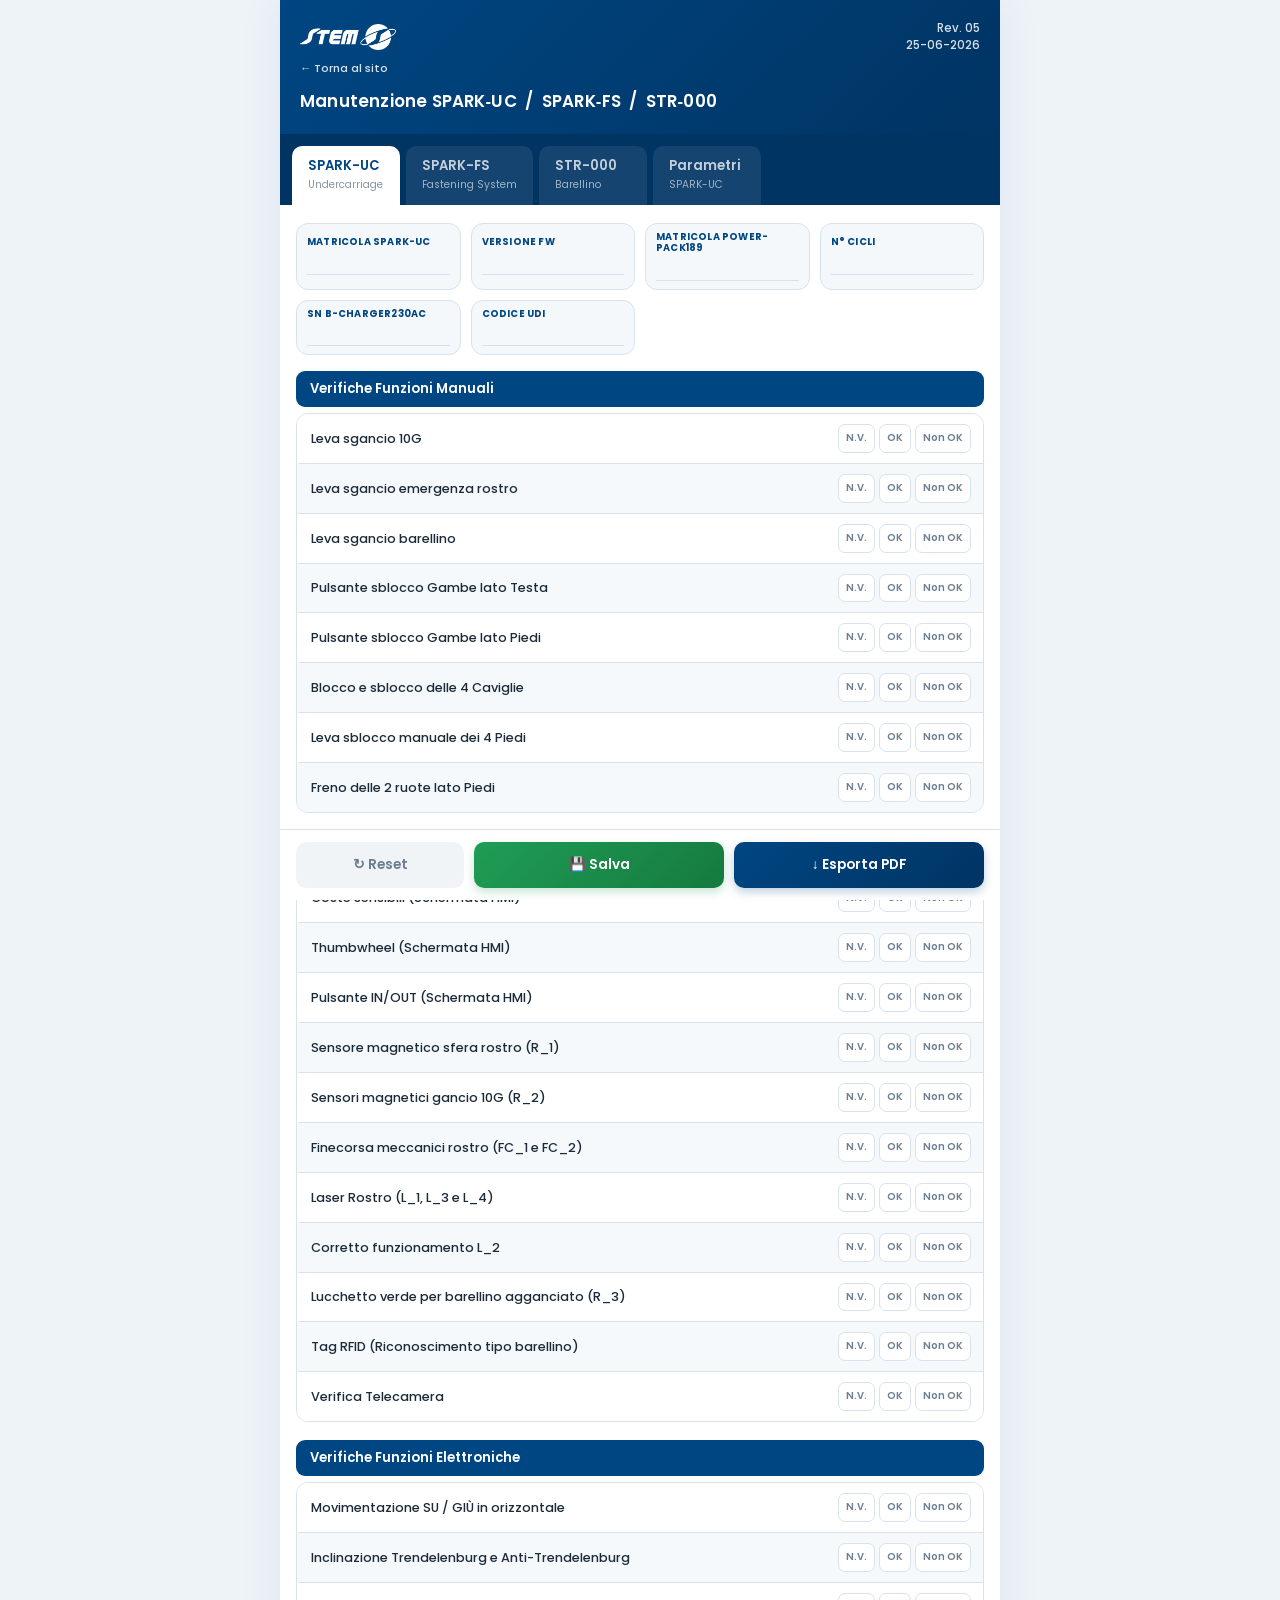
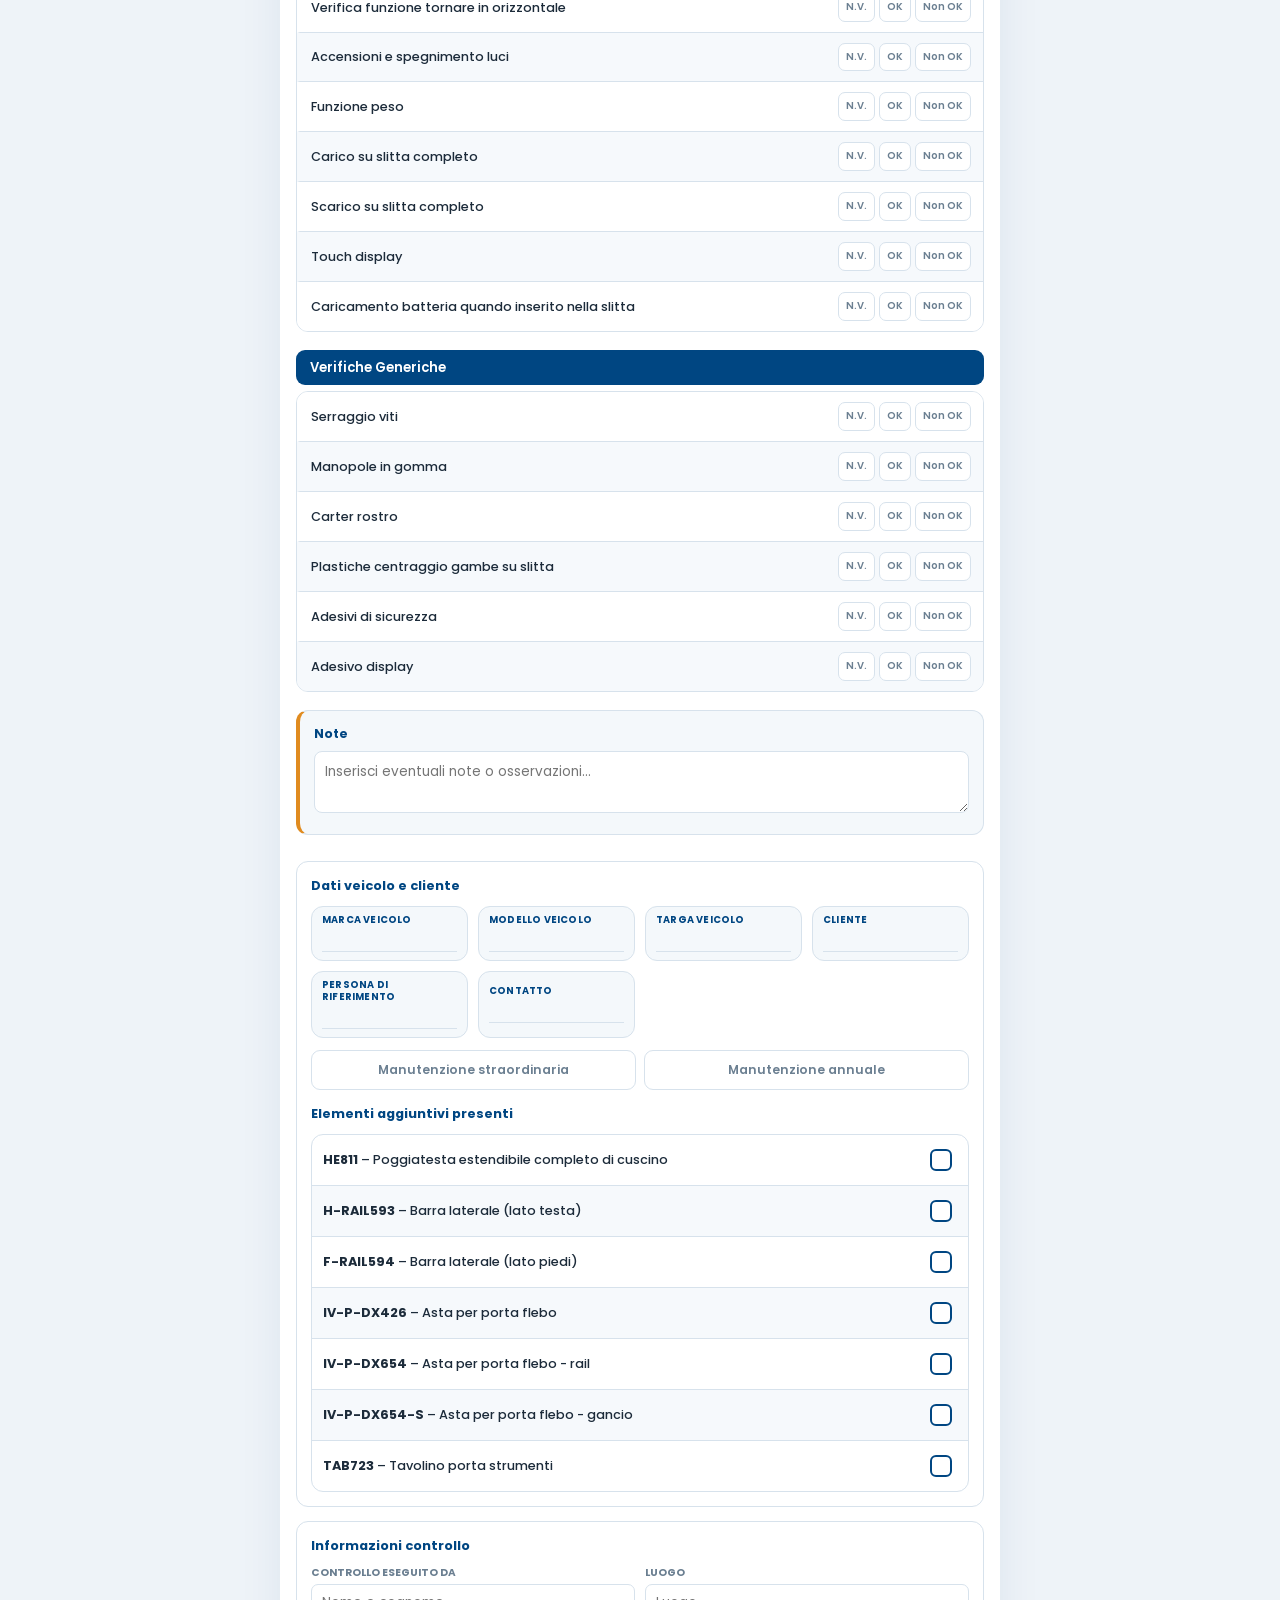
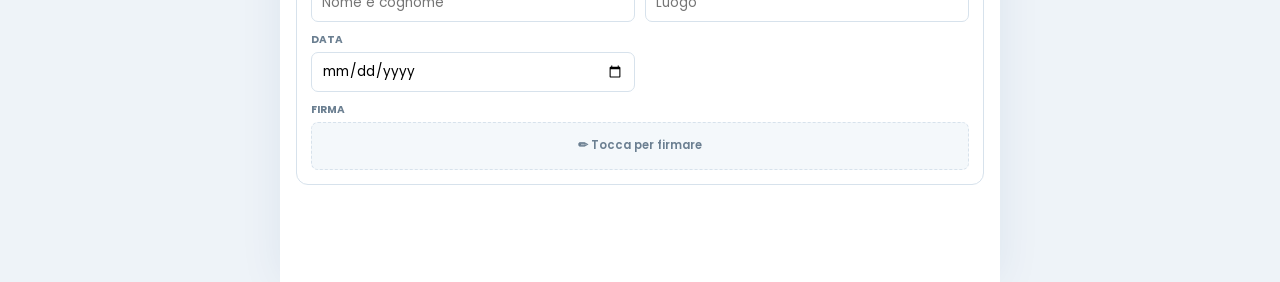
==== manutenzione-form.html @ 8f74ba34 "Add files via upload" ====
<!DOCTYPE html>
<html lang="it">
<head>
<meta charset="UTF-8">
<meta name="viewport" content="width=device-width, initial-scale=1.0, maximum-scale=1.0">
<title>Checklist Manutenzione SPARK</title>
<style>
  @import url('https://fonts.googleapis.com/css2?family=Poppins:wght@400;500;600;700&display=swap');

  :root {
    --primary: #004682;
    --primary-dark: #003463;
    --primary-light: #e7eff7;
    --primary-lighter: #f4f8fb;
    --border: #d7e2ec;
    --ok: #1e9e5a;
    --ok-bg: #e7f7ef;
    --nok: #d64545;
    --nok-bg: #fceaea;
    --nv: #909fac;
    --nv-bg: #eef1f4;
    --text: #1c2b3a;
    --text-mute: #6b7f91;
    --radius: 12px;
  }

  * { box-sizing: border-box; -webkit-tap-highlight-color: transparent; }

  html, body {
    margin: 0; padding: 0;
    font-family: 'Poppins', 'Segoe UI', Arial, sans-serif;
    background: #eef3f8;
    color: var(--text);
    line-height: 1.5;
    -webkit-font-smoothing: antialiased;
  }

  .app {
    max-width: 720px;
    margin: 0 auto;
    background: #ffffff;
    min-height: 100vh;
    box-shadow: 0 0 40px rgba(0,70,130,0.08);
  }

  /* HEADER */
  header.top {
    background: linear-gradient(135deg, var(--primary) 0%, var(--primary-dark) 100%);
    color: #fff;
    padding: 20px 20px 18px;
    position: sticky;
    top: 0;
    z-index: 30;
  }
  header.top .top-row {
    display: flex;
    align-items: center;
    justify-content: space-between;
    gap: 12px;
  }
  header.top .brand {
    display: flex;
    align-items: center;
    gap: 10px;
  }
  header.top .brand img {
    height: 26px;
    filter: brightness(0) invert(1);
  }
  header.top h1 {
    font-size: 1.05rem;
    font-weight: 600;
    margin: 10px 0 2px;
    letter-spacing: 0.2px;
  }
  header.top .rev {
    font-size: 0.72rem;
    opacity: 0.85;
    font-weight: 500;
  }
  header.top .back-to-site {
    display: inline-block;
    color: rgba(255,255,255,0.85);
    font-size: 0.7rem;
    font-weight: 500;
    text-decoration: none;
    margin-top: 2px;
  }
  header.top .back-to-site:hover { color: #fff; text-decoration: underline; }

  /* TABS */
  nav.tabs {
    display: flex;
    gap: 6px;
    overflow-x: auto;
    padding: 12px 12px 0;
    background: var(--primary-dark);
    scrollbar-width: none;
  }
  nav.tabs::-webkit-scrollbar { display: none; }
  .product-tab {
    flex: 0 0 auto;
    background: rgba(255,255,255,0.08);
    border: none;
    color: rgba(255,255,255,0.75);
    padding: 10px 16px 12px;
    border-radius: 10px 10px 0 0;
    font-family: inherit;
    cursor: pointer;
    display: flex;
    flex-direction: column;
    align-items: flex-start;
    min-width: 108px;
    transition: background .2s ease, color .2s ease;
  }
  .product-tab .tab-name { font-size: 0.82rem; font-weight: 600; }
  .product-tab .tab-desc { font-size: 0.65rem; opacity: 0.8; margin-top: 1px; }
  .product-tab.active {
    background: #fff;
    color: var(--primary);
  }
  .product-tab.active .tab-desc { color: var(--text-mute); }

  /* MAIN */
  main { padding: 18px 16px 8px; }
  .tab-wrapper { display: none; }
  .tab-wrapper.active { display: block; }
  .print-product-title { display: none; }

  .info-grid {
    display: grid;
    grid-template-columns: repeat(auto-fit, minmax(140px, 1fr));
    gap: 10px;
    margin-bottom: 16px;
    align-items: stretch;
  }
  .info-field {
    background: var(--primary-lighter);
    border: 1px solid var(--border);
    border-radius: var(--radius);
    padding: 7px 10px 8px;
    display: flex;
    flex-direction: column;
    gap: 2px;
    justify-content: center;
  }
  .info-field label {
    font-size: 0.6rem;
    font-weight: 700;
    text-transform: uppercase;
    letter-spacing: 0.2px;
    color: var(--primary);
    white-space: normal;
    line-height: 1.2;
  }
  .info-field input {
    width: 100%;
    border: none;
    border-bottom: 1px solid var(--border);
    background: transparent;
    font-size: 0.88rem;
    font-family: inherit;
    color: var(--text);
    outline: none;
    padding: 2px 0 1px;
  }
  .info-field:focus-within { border-color: var(--primary); }
  input[type="number"]::-webkit-outer-spin-button,
  input[type="number"]::-webkit-inner-spin-button { -webkit-appearance: none; margin: 0; }
  input[type="number"] { -moz-appearance: textfield; }

  /* SECTIONS */
  .section { margin-bottom: 18px; }
  .section-title {
    background: var(--primary);
    color: #fff;
    padding: 8px 8px 8px 14px;
    font-size: 0.82rem;
    font-weight: 600;
    border-radius: 9px;
    margin-bottom: 6px;
  }

  .item-list {
    display: flex;
    flex-direction: column;
    background: #fff;
    border: 1px solid var(--border);
    border-radius: var(--radius);
    overflow: hidden;
  }
  .check-item {
    background: #fff;
    border-bottom: 1px solid var(--border);
    border-left: 3px solid transparent;
    padding: 10px 12px 10px 11px;
    display: flex;
    align-items: center;
    justify-content: space-between;
    gap: 8px;
    transition: border-color .15s ease, background .15s ease;
  }
  .item-list .check-item:nth-child(even) { background: #f6f9fc; }
  .item-list .check-item:last-child { border-bottom: none; }
  .check-item.state-ok { background: var(--ok-bg) !important; border-left-color: var(--ok); }
  .check-item.state-nok { background: var(--nok-bg) !important; border-left-color: var(--nok); }
  .check-item.state-nv { border-left-color: transparent; }

  .item-desc {
    font-size: 0.8rem;
    font-weight: 500;
    color: var(--text);
    flex: 1;
    min-width: 0;
  }

  .option-group {
    display: flex;
    gap: 4px;
    flex-shrink: 0;
  }
  .option {
    text-align: center;
    padding: 6px 7px;
    border-radius: 7px;
    border: 1.5px solid var(--border);
    background: #fff;
    font-size: 0.62rem;
    font-weight: 600;
    color: var(--text-mute);
    cursor: pointer;
    user-select: none;
    white-space: nowrap;
    transition: all .15s ease;
  }
  .option input { display: none; }
  .option.opt-ok.selected { background: var(--ok); border-color: var(--ok); color: #fff; }
  .option.opt-nok.selected { background: var(--nok); border-color: var(--nok); color: #fff; }
  .option.opt-nv.selected { background: var(--nv); border-color: var(--nv); color: #fff; }
  .option:active { transform: scale(0.96); }

  /* NOTES */
  .notes-section {
    background: var(--primary-lighter);
    border: 1px solid var(--border);
    border-left: 4px solid #e08b1f;
    border-radius: var(--radius);
    padding: 14px;
    margin: 4px 0 18px;
  }
  .notes-section label {
    display: block;
    font-size: 0.78rem;
    font-weight: 700;
    color: var(--primary);
    margin-bottom: 8px;
  }
  .notes-section textarea {
    width: 100%;
    min-height: 60px;
    border: 1px solid var(--border);
    border-radius: 8px;
    padding: 10px;
    font-family: inherit;
    font-size: 0.85rem;
    resize: vertical;
    outline: none;
  }
  .notes-section textarea:focus { border-color: var(--primary); }

  /* SIGNATURE */
  .signature-block {
    background: #fff;
    border: 1px solid var(--border);
    border-radius: var(--radius);
    padding: 14px;
    margin: 4px 16px 18px;
  }
  .signature-block-title {
    font-size: 0.8rem;
    font-weight: 700;
    color: var(--primary);
    margin-bottom: 10px;
  }
  .signature-grid {
    display: grid;
    grid-template-columns: 1fr 1fr;
    gap: 10px;
  }
  .sig-firma { grid-column: 1 / -1; }
  .sig-field label {
    display: block;
    font-size: 0.65rem;
    font-weight: 700;
    text-transform: uppercase;
    color: var(--text-mute);
    margin-bottom: 4px;
  }
  .sig-field input {
    width: 100%;
    border: 1px solid var(--border);
    border-radius: 7px;
    padding: 8px 10px;
    font-family: inherit;
    font-size: 0.85rem;
    outline: none;
  }
  .sig-field input:focus { border-color: var(--primary); }

  .firma-btn {
    display: flex;
    align-items: center;
    justify-content: center;
    width: 100%;
    border: 1.5px dashed var(--border);
    border-radius: 7px;
    height: 48px;
    background: var(--primary-lighter);
    cursor: pointer;
    padding: 0;
    font-family: inherit;
    transition: border-color .15s ease, background .15s ease;
  }
  .firma-btn:hover { border-color: var(--primary); }
  .firma-btn-placeholder {
    font-size: 0.72rem;
    font-weight: 600;
    color: var(--text-mute);
  }
  .firma-btn.signed {
    border: 1px solid var(--ok);
    background: #fff;
    cursor: pointer;
  }
  .firma-preview {
    max-height: 42px;
    max-width: 100%;
    object-fit: contain;
  }

  /* PARAMETRI TAB */
  .param-item {
    display: flex;
    align-items: center;
    justify-content: space-between;
    gap: 10px;
    padding: 9px 12px;
    border-bottom: 1px solid var(--border);
  }
  .item-list .param-item:nth-child(even) { background: #f6f9fc; }
  .item-list .param-item:last-child { border-bottom: none; }
  .param-info { flex: 1; min-width: 0; }
  .param-code {
    font-size: 0.78rem;
    font-weight: 700;
    color: var(--text);
    letter-spacing: 0.2px;
  }
  .param-desc {
    font-size: 0.68rem;
    color: var(--text-mute);
    margin-top: 1px;
  }
  .param-values {
    display: flex;
    gap: 6px;
    flex-shrink: 0;
  }
  .param-field {
    display: flex;
    flex-direction: column;
    align-items: center;
    gap: 2px;
  }
  .param-field label {
    font-size: 0.55rem;
    font-weight: 700;
    text-transform: uppercase;
    color: var(--text-mute);
  }
  .param-field input {
    width: 64px;
    text-align: center;
    border: 1.5px solid var(--border);
    border-radius: 7px;
    padding: 6px 4px;
    font-family: inherit;
    font-size: 0.78rem;
    color: var(--text);
    outline: none;
  }
  .param-field input:focus { border-color: var(--primary); }

  /* EXTRA BLOCK (vehicle/client + additional elements) */
  .extra-block {
    background: #fff;
    border: 1px solid var(--border);
    border-radius: var(--radius);
    padding: 14px;
    margin: 0 16px 14px;
  }
  .extra-block-title {
    font-size: 0.8rem;
    font-weight: 700;
    color: var(--primary);
    margin-bottom: 10px;
  }
  .extra-block-title-sub { margin-top: 14px; }
  .extra-block .info-grid { margin-bottom: 12px; }
  .extra-block .info-grid:last-child { margin-bottom: 0; }

  .toggle-pill-group {
    display: flex;
    gap: 8px;
    flex-wrap: wrap;
  }
  .toggle-pill {
    flex: 1;
    min-width: 150px;
    text-align: center;
    padding: 10px 8px;
    border-radius: 9px;
    border: 1.5px solid var(--border);
    background: #fff;
    font-size: 0.76rem;
    font-weight: 600;
    color: var(--text-mute);
    cursor: pointer;
    user-select: none;
    transition: all .15s ease;
  }
  .toggle-pill input { display: none; }
  .toggle-pill.selected { background: var(--primary); border-color: var(--primary); color: #fff; }

  .simple-check-item {
    display: flex;
    align-items: center;
    justify-content: space-between;
    gap: 10px;
    padding: 10px 12px 10px 11px;
    border-bottom: 1px solid var(--border);
  }
  .item-list .simple-check-item:nth-child(even) { background: #f6f9fc; }
  .item-list .simple-check-item:last-child { border-bottom: none; }
  .simple-check-item .item-desc { margin-bottom: 0; flex: 1; }
  .simple-check {
    flex-shrink: 0;
    display: flex;
    align-items: center;
    cursor: pointer;
    padding: 4px;
  }
  .simple-check input { display: none; }
  .simple-check .box {
    width: 22px;
    height: 22px;
    border: 2px solid var(--primary);
    border-radius: 6px;
    background: #fff;
    display: block;
    position: relative;
    transition: all .15s ease;
  }
  .simple-check input:checked + .box { background: var(--ok); border-color: var(--ok); }
  .simple-check input:checked + .box::after {
    content: '';
    position: absolute;
    left: 6px; top: 2px;
    width: 6px; height: 11px;
    border: solid #fff;
    border-width: 0 2.5px 2.5px 0;
    transform: rotate(45deg);
  }

  /* FIRMA MODAL */
  .firma-modal-overlay {
    display: none;
    position: fixed;
    inset: 0;
    background: rgba(15, 30, 45, 0.55);
    z-index: 100;
    align-items: center;
    justify-content: center;
    padding: 20px;
  }
  .firma-modal-overlay.open { display: flex; }
  .firma-modal {
    background: #fff;
    border-radius: 16px;
    padding: 16px;
    width: 100%;
    max-width: 480px;
    box-shadow: 0 12px 40px rgba(0,0,0,0.25);
  }
  .firma-modal-title {
    font-size: 0.9rem;
    font-weight: 700;
    color: var(--primary);
    margin-bottom: 10px;
  }
  .firma-canvas-wrap {
    border: 1.5px solid var(--border);
    border-radius: 10px;
    overflow: hidden;
    background: #fff;
    touch-action: none;
  }
  .firma-canvas {
    display: block;
    width: 100%;
    height: 220px;
    touch-action: none;
    cursor: crosshair;
  }
  .firma-modal-actions {
    display: flex;
    gap: 8px;
    margin-top: 12px;
  }
  .btn-firma-action {
    flex: 1;
    border: none;
    border-radius: 9px;
    padding: 11px 8px;
    font-family: inherit;
    font-size: 0.8rem;
    font-weight: 600;
    cursor: pointer;
  }
  .btn-firma-cancel { background: #f1f4f7; color: var(--text-mute); }
  .btn-firma-clear { background: var(--nv-bg); color: #7a5a10; }
  .btn-firma-confirm { background: var(--primary); color: #fff; }

  /* ACTION BAR */
  .action-bar {
    position: sticky;
    bottom: 0;
    background: #fff;
    border-top: 1px solid var(--border);
    padding: 12px 16px calc(12px + env(safe-area-inset-bottom));
    display: flex;
    flex-wrap: wrap;
    gap: 10px;
    z-index: 30;
  }
  .btn {
    flex: 1 1 90px;
    border: none;
    border-radius: 10px;
    padding: 13px 10px;
    font-family: inherit;
    font-size: 0.85rem;
    font-weight: 600;
    cursor: pointer;
    display: flex;
    align-items: center;
    justify-content: center;
    gap: 6px;
    transition: transform .15s ease, box-shadow .15s ease;
  }
  .btn:active { transform: scale(0.97); }
  .btn-pdf {
    background: linear-gradient(135deg, var(--primary), var(--primary-dark));
    color: #fff;
    flex: 1.4 1 140px;
    box-shadow: 0 4px 10px rgba(0,70,130,0.25);
  }
  .btn-salva {
    background: linear-gradient(135deg, #1f9d55, #157a3f);
    color: #fff;
    flex: 1.4 1 140px;
    box-shadow: 0 4px 10px rgba(31,157,85,0.25);
  }
  .btn-salva:disabled { opacity: 0.65; cursor: wait; }
  .btn-reset {
    background: #f1f4f7;
    color: var(--text-mute);
    flex: 1 1 90px;
  }

  .save-note {
    text-align: center;
    font-size: 0.68rem;
    color: var(--text-mute);
    padding: 6px 0 2px;
  }
  .save-error {
    display: none;
    text-align: center;
    font-size: 0.72rem;
    font-weight: 600;
    color: #c0392b;
    background: #fdecea;
    border: 1px solid #f3c3bd;
    border-radius: 8px;
    padding: 8px 12px;
    margin: 0 16px 8px;
  }

  /* PRINT / PDF EXPORT */
  @media print {
    @page { size: A4; margin: 6mm 8mm; }
    header.top { position: static; padding: 0 0 4px; background: none !important; color: var(--primary) !important; border-bottom: 2px solid var(--primary); border-radius: 0; }
    header.top .brand img { filter: none; height: 18px; }
    header.top h1 { font-size: 0.76rem; margin: 2px 0 0; color: var(--primary); }
    header.top .rev { color: var(--primary); font-size: 0.56rem; }
    header.top .back-to-site { display: none !important; }
    nav.tabs { display: none !important; }
    .action-bar { display: none !important; }
    .save-note { display: none !important; }
    .tab-wrapper { display: block !important; margin-top: 3px; }
    .print-product-title {
      display: block !important;
      color: var(--primary);
      font-size: 0.8rem;
      font-weight: 700;
      border-top: 1.5px solid var(--primary);
      padding-top: 3px;
      margin-bottom: 2px;
    }
    .app { box-shadow: none; max-width: 100%; }
    body { background: #fff; }
    main { padding: 2px 0 0; }

    .info-grid { grid-template-columns: repeat(4, 1fr); gap: 4px; margin-bottom: 3px; }
    .info-field { padding: 3px 8px; border-radius: 4px; gap: 1px; }
    .info-field label { font-size: 0.48rem; }
    .info-field input { font-size: 0.6rem; padding: 0; }

    .section { margin-bottom: 2px; }
    .section-title { padding: 2.5px 6px 2.5px 8px; font-size: 0.6rem; border-radius: 4px; margin-bottom: 2px; break-after: avoid; break-inside: avoid; }

    .item-list { border-radius: 4px; }
    .check-item { padding: 1.5px 6px 1.5px 8px; gap: 6px; break-inside: avoid; }
    .item-desc { font-size: 0.63rem; line-height: 1.15; }
    .option-group { gap: 3px; }
    .option { padding: 2px 5px; font-size: 0.53rem; border-radius: 4px; min-width: 34px; }

    .notes-section { padding: 4px 8px; margin: 2px 0 3px; break-inside: avoid; }
    .notes-section label { font-size: 0.58rem; margin-bottom: 2px; }
    .notes-section textarea { min-height: 22px; font-size: 0.58rem; padding: 3px; }
    .notes-section.print-hide { display: none !important; }

    .signature-block { padding: 4px 8px; margin: 2px 0 0; break-inside: avoid; }
    .signature-block-title { font-size: 0.62rem; margin-bottom: 2px; }
    .signature-grid { grid-template-columns: 1.1fr 1fr 0.8fr 1.3fr; gap: 8px; align-items: end; }
    .sig-firma { grid-column: auto; }
    .sig-field label { font-size: 0.48rem; margin-bottom: 1px; }
    .sig-field input { font-size: 0.6rem; padding: 2px 5px; }
    .firma-btn { height: 16px; border-radius: 4px; }
    .firma-btn-placeholder { font-size: 0.5rem; }
    .firma-preview { max-height: 15px; }
    .firma-modal-overlay { display: none !important; }

    .extra-block { margin: 0 0 3px; padding: 4px 8px; break-inside: avoid; }
    .extra-block-title { font-size: 0.62rem; margin-bottom: 2px; }
    .extra-block-title-sub { margin-top: 4px; }
    .extra-block .info-grid { margin-bottom: 2px; }
    .toggle-pill-group { gap: 4px; }
    .toggle-pill { padding: 2px 6px; font-size: 0.56rem; border-radius: 4px; min-width: 0; }
    .extra-elements-list { column-count: 2; column-gap: 18px; }
    .extra-elements-list.item-list { display: block; }
    .simple-check-item { padding: 1.5px 6px 1.5px 8px; break-inside: avoid; }
    .simple-check-item .item-desc { font-size: 0.6rem; }
    .simple-check .box { width: 11px; height: 11px; border-width: 1.3px; border-radius: 3px; }
    .simple-check input:checked + .box::after { left: 3px; top: 1px; width: 3px; height: 5.5px; border-width: 0 1.3px 1.3px 0; }

    .param-item { padding: 2px 6px 2px 8px; gap: 6px; break-inside: avoid; }
    .param-code { font-size: 0.6rem; }
    .param-desc { font-size: 0.52rem; }
    .param-field label { font-size: 0.42rem; }
    .param-field input { width: 38px; font-size: 0.55rem; padding: 1px 2px; }
  }

  @media (max-width: 380px) {
    .signature-grid { grid-template-columns: 1fr; }
    .check-item { flex-wrap: wrap; }
    .option-group { width: 100%; justify-content: stretch; }
    .option { flex: 1; font-size: 0.6rem; padding: 6px 3px; }
  }
</style>
</head>
<body>
<div class="app">

  <header class="top">
    <div class="top-row">
      <div class="brand">
        <img src="[data-uri]" alt="STEM">
      </div>
      <div class="rev" style="text-align:right">Rev. 05<br>25-06-2026</div>
    </div>
    <a href="index.html" class="back-to-site">&larr; Torna al sito</a>
    <h1>Manutenzione SPARK&#8209;UC &nbsp;/&nbsp; SPARK&#8209;FS &nbsp;/&nbsp; STR&#8209;000</h1>
  </header>

  <nav class="tabs">
    
        <button class="product-tab active" data-tab="spark-uc">
          <span class="tab-name">SPARK-UC</span>
          <span class="tab-desc">Undercarriage</span>
        </button>
        <button class="product-tab" data-tab="spark-fs">
          <span class="tab-name">SPARK-FS</span>
          <span class="tab-desc">Fastening System</span>
        </button>
        <button class="product-tab" data-tab="str-000">
          <span class="tab-name">STR-000</span>
          <span class="tab-desc">Barellino</span>
        </button>
        <button class="product-tab" data-tab="parametri-uc">
          <span class="tab-name">Parametri</span>
          <span class="tab-desc">SPARK-UC</span>
        </button>
  </nav>

  <main>
    <div class="tab-wrapper active" data-wrapper="spark-uc">
    <div class="product-content" id="tab-spark-uc">
      <div class="info-grid">
        
        <div class="info-field">
          <label for="matricola-spark-uc">Matricola SPARK-UC</label>
          <input type="text" id="matricola-spark-uc" data-store="matricola-spark-uc">
        </div>
        <div class="info-field">
          <label for="versione-fw-uc">Versione FW</label>
          <input type="text" id="versione-fw-uc" data-store="versione-fw-uc">
        </div>
        <div class="info-field">
          <label for="matricola-power-uc">Matricola Power-Pack189</label>
          <input type="text" id="matricola-power-uc" data-store="matricola-power-uc">
        </div>
        <div class="info-field">
          <label for="numero-cicli-uc">N° Cicli</label>
          <input type="text" id="numero-cicli-uc" data-store="numero-cicli-uc">
        </div>
        <div class="info-field">
          <label for="sn-charger-uc">SN B-Charger230AC</label>
          <input type="text" id="sn-charger-uc" data-store="sn-charger-uc">
        </div>
        <div class="info-field">
          <label for="udi-uc">Codice UDI</label>
          <input type="text" id="udi-uc" data-store="udi-uc">
        </div>
      </div>

      
      <div class="section">
        <div class="section-title"><span>Verifiche Funzioni Manuali</span></div>
        <div class="item-list">
          
        <div class="check-item" data-item="spark-uc-item1">
          <div class="item-desc">Leva sgancio 10G</div>
          <div class="option-group" role="radiogroup">
            <label class="option opt-nv">
              <input type="radio" name="spark-uc-item1" value="nv" checked><span>N.V.</span>
            </label>
            <label class="option opt-ok">
              <input type="radio" name="spark-uc-item1" value="ok"><span>OK</span>
            </label>
            <label class="option opt-nok">
              <input type="radio" name="spark-uc-item1" value="nok"><span>Non OK</span>
            </label>
          </div>
        </div>
        <div class="check-item" data-item="spark-uc-item2">
          <div class="item-desc">Leva sgancio emergenza rostro</div>
          <div class="option-group" role="radiogroup">
            <label class="option opt-nv">
              <input type="radio" name="spark-uc-item2" value="nv" checked><span>N.V.</span>
            </label>
            <label class="option opt-ok">
              <input type="radio" name="spark-uc-item2" value="ok"><span>OK</span>
            </label>
            <label class="option opt-nok">
              <input type="radio" name="spark-uc-item2" value="nok"><span>Non OK</span>
            </label>
          </div>
        </div>
        <div class="check-item" data-item="spark-uc-item3">
          <div class="item-desc">Leva sgancio barellino</div>
          <div class="option-group" role="radiogroup">
            <label class="option opt-nv">
              <input type="radio" name="spark-uc-item3" value="nv" checked><span>N.V.</span>
            </label>
            <label class="option opt-ok">
              <input type="radio" name="spark-uc-item3" value="ok"><span>OK</span>
            </label>
            <label class="option opt-nok">
              <input type="radio" name="spark-uc-item3" value="nok"><span>Non OK</span>
            </label>
          </div>
        </div>
        <div class="check-item" data-item="spark-uc-item4">
          <div class="item-desc">Pulsante sblocco Gambe lato Testa</div>
          <div class="option-group" role="radiogroup">
            <label class="option opt-nv">
              <input type="radio" name="spark-uc-item4" value="nv" checked><span>N.V.</span>
            </label>
            <label class="option opt-ok">
              <input type="radio" name="spark-uc-item4" value="ok"><span>OK</span>
            </label>
            <label class="option opt-nok">
              <input type="radio" name="spark-uc-item4" value="nok"><span>Non OK</span>
            </label>
          </div>
        </div>
        <div class="check-item" data-item="spark-uc-item5">
          <div class="item-desc">Pulsante sblocco Gambe lato Piedi</div>
          <div class="option-group" role="radiogroup">
            <label class="option opt-nv">
              <input type="radio" name="spark-uc-item5" value="nv" checked><span>N.V.</span>
            </label>
            <label class="option opt-ok">
              <input type="radio" name="spark-uc-item5" value="ok"><span>OK</span>
            </label>
            <label class="option opt-nok">
              <input type="radio" name="spark-uc-item5" value="nok"><span>Non OK</span>
            </label>
          </div>
        </div>
        <div class="check-item" data-item="spark-uc-item6">
          <div class="item-desc">Blocco e sblocco delle 4 Caviglie</div>
          <div class="option-group" role="radiogroup">
            <label class="option opt-nv">
              <input type="radio" name="spark-uc-item6" value="nv" checked><span>N.V.</span>
            </label>
            <label class="option opt-ok">
              <input type="radio" name="spark-uc-item6" value="ok"><span>OK</span>
            </label>
            <label class="option opt-nok">
              <input type="radio" name="spark-uc-item6" value="nok"><span>Non OK</span>
            </label>
          </div>
        </div>
        <div class="check-item" data-item="spark-uc-item7">
          <div class="item-desc">Leva sblocco manuale dei 4 Piedi</div>
          <div class="option-group" role="radiogroup">
            <label class="option opt-nv">
              <input type="radio" name="spark-uc-item7" value="nv" checked><span>N.V.</span>
            </label>
            <label class="option opt-ok">
              <input type="radio" name="spark-uc-item7" value="ok"><span>OK</span>
            </label>
            <label class="option opt-nok">
              <input type="radio" name="spark-uc-item7" value="nok"><span>Non OK</span>
            </label>
          </div>
        </div>
        <div class="check-item" data-item="spark-uc-item8">
          <div class="item-desc">Freno delle 2 ruote lato Piedi</div>
          <div class="option-group" role="radiogroup">
            <label class="option opt-nv">
              <input type="radio" name="spark-uc-item8" value="nv" checked><span>N.V.</span>
            </label>
            <label class="option opt-ok">
              <input type="radio" name="spark-uc-item8" value="ok"><span>OK</span>
            </label>
            <label class="option opt-nok">
              <input type="radio" name="spark-uc-item8" value="nok"><span>Non OK</span>
            </label>
          </div>
        </div>
        </div>
      </div>
      <div class="section">
        <div class="section-title"><span>Verifiche Segnali</span></div>
        <div class="item-list">
          
        <div class="check-item" data-item="spark-uc-item9">
          <div class="item-desc">Coste sensibili (Schermata HMI)</div>
          <div class="option-group" role="radiogroup">
            <label class="option opt-nv">
              <input type="radio" name="spark-uc-item9" value="nv" checked><span>N.V.</span>
            </label>
            <label class="option opt-ok">
              <input type="radio" name="spark-uc-item9" value="ok"><span>OK</span>
            </label>
            <label class="option opt-nok">
              <input type="radio" name="spark-uc-item9" value="nok"><span>Non OK</span>
            </label>
          </div>
        </div>
        <div class="check-item" data-item="spark-uc-item10">
          <div class="item-desc">Thumbwheel (Schermata HMI)</div>
          <div class="option-group" role="radiogroup">
            <label class="option opt-nv">
              <input type="radio" name="spark-uc-item10" value="nv" checked><span>N.V.</span>
            </label>
            <label class="option opt-ok">
              <input type="radio" name="spark-uc-item10" value="ok"><span>OK</span>
            </label>
            <label class="option opt-nok">
              <input type="radio" name="spark-uc-item10" value="nok"><span>Non OK</span>
            </label>
          </div>
        </div>
        <div class="check-item" data-item="spark-uc-item11">
          <div class="item-desc">Pulsante IN/OUT (Schermata HMI)</div>
          <div class="option-group" role="radiogroup">
            <label class="option opt-nv">
              <input type="radio" name="spark-uc-item11" value="nv" checked><span>N.V.</span>
            </label>
            <label class="option opt-ok">
              <input type="radio" name="spark-uc-item11" value="ok"><span>OK</span>
            </label>
            <label class="option opt-nok">
              <input type="radio" name="spark-uc-item11" value="nok"><span>Non OK</span>
            </label>
          </div>
        </div>
        <div class="check-item" data-item="spark-uc-item12">
          <div class="item-desc">Sensore magnetico sfera rostro (R_1)</div>
          <div class="option-group" role="radiogroup">
            <label class="option opt-nv">
              <input type="radio" name="spark-uc-item12" value="nv" checked><span>N.V.</span>
            </label>
            <label class="option opt-ok">
              <input type="radio" name="spark-uc-item12" value="ok"><span>OK</span>
            </label>
            <label class="option opt-nok">
              <input type="radio" name="spark-uc-item12" value="nok"><span>Non OK</span>
            </label>
          </div>
        </div>
        <div class="check-item" data-item="spark-uc-item13">
          <div class="item-desc">Sensori magnetici gancio 10G (R_2)</div>
          <div class="option-group" role="radiogroup">
            <label class="option opt-nv">
              <input type="radio" name="spark-uc-item13" value="nv" checked><span>N.V.</span>
            </label>
            <label class="option opt-ok">
              <input type="radio" name="spark-uc-item13" value="ok"><span>OK</span>
            </label>
            <label class="option opt-nok">
              <input type="radio" name="spark-uc-item13" value="nok"><span>Non OK</span>
            </label>
          </div>
        </div>
        <div class="check-item" data-item="spark-uc-item14">
          <div class="item-desc">Finecorsa meccanici rostro (FC_1 e FC_2)</div>
          <div class="option-group" role="radiogroup">
            <label class="option opt-nv">
              <input type="radio" name="spark-uc-item14" value="nv" checked><span>N.V.</span>
            </label>
            <label class="option opt-ok">
              <input type="radio" name="spark-uc-item14" value="ok"><span>OK</span>
            </label>
            <label class="option opt-nok">
              <input type="radio" name="spark-uc-item14" value="nok"><span>Non OK</span>
            </label>
          </div>
        </div>
        <div class="check-item" data-item="spark-uc-item15">
          <div class="item-desc">Laser Rostro (L_1, L_3 e L_4)</div>
          <div class="option-group" role="radiogroup">
            <label class="option opt-nv">
              <input type="radio" name="spark-uc-item15" value="nv" checked><span>N.V.</span>
            </label>
            <label class="option opt-ok">
              <input type="radio" name="spark-uc-item15" value="ok"><span>OK</span>
            </label>
            <label class="option opt-nok">
              <input type="radio" name="spark-uc-item15" value="nok"><span>Non OK</span>
            </label>
          </div>
        </div>
        <div class="check-item" data-item="spark-uc-item16">
          <div class="item-desc">Corretto funzionamento L_2</div>
          <div class="option-group" role="radiogroup">
            <label class="option opt-nv">
              <input type="radio" name="spark-uc-item16" value="nv" checked><span>N.V.</span>
            </label>
            <label class="option opt-ok">
              <input type="radio" name="spark-uc-item16" value="ok"><span>OK</span>
            </label>
            <label class="option opt-nok">
              <input type="radio" name="spark-uc-item16" value="nok"><span>Non OK</span>
            </label>
          </div>
        </div>
        <div class="check-item" data-item="spark-uc-item17">
          <div class="item-desc">Lucchetto verde per barellino agganciato (R_3)</div>
          <div class="option-group" role="radiogroup">
            <label class="option opt-nv">
              <input type="radio" name="spark-uc-item17" value="nv" checked><span>N.V.</span>
            </label>
            <label class="option opt-ok">
              <input type="radio" name="spark-uc-item17" value="ok"><span>OK</span>
            </label>
            <label class="option opt-nok">
              <input type="radio" name="spark-uc-item17" value="nok"><span>Non OK</span>
            </label>
          </div>
        </div>
        <div class="check-item" data-item="spark-uc-item18">
          <div class="item-desc">Tag RFID (Riconoscimento tipo barellino)</div>
          <div class="option-group" role="radiogroup">
            <label class="option opt-nv">
              <input type="radio" name="spark-uc-item18" value="nv" checked><span>N.V.</span>
            </label>
            <label class="option opt-ok">
              <input type="radio" name="spark-uc-item18" value="ok"><span>OK</span>
            </label>
            <label class="option opt-nok">
              <input type="radio" name="spark-uc-item18" value="nok"><span>Non OK</span>
            </label>
          </div>
        </div>
        <div class="check-item" data-item="spark-uc-item19">
          <div class="item-desc">Verifica Telecamera</div>
          <div class="option-group" role="radiogroup">
            <label class="option opt-nv">
              <input type="radio" name="spark-uc-item19" value="nv" checked><span>N.V.</span>
            </label>
            <label class="option opt-ok">
              <input type="radio" name="spark-uc-item19" value="ok"><span>OK</span>
            </label>
            <label class="option opt-nok">
              <input type="radio" name="spark-uc-item19" value="nok"><span>Non OK</span>
            </label>
          </div>
        </div>
        </div>
      </div>
      <div class="section">
        <div class="section-title"><span>Verifiche Funzioni Elettroniche</span></div>
        <div class="item-list">
          
        <div class="check-item" data-item="spark-uc-item20">
          <div class="item-desc">Movimentazione SU / GIÙ in orizzontale</div>
          <div class="option-group" role="radiogroup">
            <label class="option opt-nv">
              <input type="radio" name="spark-uc-item20" value="nv" checked><span>N.V.</span>
            </label>
            <label class="option opt-ok">
              <input type="radio" name="spark-uc-item20" value="ok"><span>OK</span>
            </label>
            <label class="option opt-nok">
              <input type="radio" name="spark-uc-item20" value="nok"><span>Non OK</span>
            </label>
          </div>
        </div>
        <div class="check-item" data-item="spark-uc-item21">
          <div class="item-desc">Inclinazione Trendelenburg e Anti-Trendelenburg</div>
          <div class="option-group" role="radiogroup">
            <label class="option opt-nv">
              <input type="radio" name="spark-uc-item21" value="nv" checked><span>N.V.</span>
            </label>
            <label class="option opt-ok">
              <input type="radio" name="spark-uc-item21" value="ok"><span>OK</span>
            </label>
            <label class="option opt-nok">
              <input type="radio" name="spark-uc-item21" value="nok"><span>Non OK</span>
            </label>
          </div>
        </div>
        <div class="check-item" data-item="spark-uc-item22">
          <div class="item-desc">Verifica funzione tornare in orizzontale</div>
          <div class="option-group" role="radiogroup">
            <label class="option opt-nv">
              <input type="radio" name="spark-uc-item22" value="nv" checked><span>N.V.</span>
            </label>
            <label class="option opt-ok">
              <input type="radio" name="spark-uc-item22" value="ok"><span>OK</span>
            </label>
            <label class="option opt-nok">
              <input type="radio" name="spark-uc-item22" value="nok"><span>Non OK</span>
            </label>
          </div>
        </div>
        <div class="check-item" data-item="spark-uc-item23">
          <div class="item-desc">Accensioni e spegnimento luci</div>
          <div class="option-group" role="radiogroup">
            <label class="option opt-nv">
              <input type="radio" name="spark-uc-item23" value="nv" checked><span>N.V.</span>
            </label>
            <label class="option opt-ok">
              <input type="radio" name="spark-uc-item23" value="ok"><span>OK</span>
            </label>
            <label class="option opt-nok">
              <input type="radio" name="spark-uc-item23" value="nok"><span>Non OK</span>
            </label>
          </div>
        </div>
        <div class="check-item" data-item="spark-uc-item24">
          <div class="item-desc">Funzione peso</div>
          <div class="option-group" role="radiogroup">
            <label class="option opt-nv">
              <input type="radio" name="spark-uc-item24" value="nv" checked><span>N.V.</span>
            </label>
            <label class="option opt-ok">
              <input type="radio" name="spark-uc-item24" value="ok"><span>OK</span>
            </label>
            <label class="option opt-nok">
              <input type="radio" name="spark-uc-item24" value="nok"><span>Non OK</span>
            </label>
          </div>
        </div>
        <div class="check-item" data-item="spark-uc-item25">
          <div class="item-desc">Carico su slitta completo</div>
          <div class="option-group" role="radiogroup">
            <label class="option opt-nv">
              <input type="radio" name="spark-uc-item25" value="nv" checked><span>N.V.</span>
            </label>
            <label class="option opt-ok">
              <input type="radio" name="spark-uc-item25" value="ok"><span>OK</span>
            </label>
            <label class="option opt-nok">
              <input type="radio" name="spark-uc-item25" value="nok"><span>Non OK</span>
            </label>
          </div>
        </div>
        <div class="check-item" data-item="spark-uc-item26">
          <div class="item-desc">Scarico su slitta completo</div>
          <div class="option-group" role="radiogroup">
            <label class="option opt-nv">
              <input type="radio" name="spark-uc-item26" value="nv" checked><span>N.V.</span>
            </label>
            <label class="option opt-ok">
              <input type="radio" name="spark-uc-item26" value="ok"><span>OK</span>
            </label>
            <label class="option opt-nok">
              <input type="radio" name="spark-uc-item26" value="nok"><span>Non OK</span>
            </label>
          </div>
        </div>
        <div class="check-item" data-item="spark-uc-item28">
          <div class="item-desc">Touch display</div>
          <div class="option-group" role="radiogroup">
            <label class="option opt-nv">
              <input type="radio" name="spark-uc-item28" value="nv" checked><span>N.V.</span>
            </label>
            <label class="option opt-ok">
              <input type="radio" name="spark-uc-item28" value="ok"><span>OK</span>
            </label>
            <label class="option opt-nok">
              <input type="radio" name="spark-uc-item28" value="nok"><span>Non OK</span>
            </label>
          </div>
        </div>
        <div class="check-item" data-item="spark-uc-item29">
          <div class="item-desc">Caricamento batteria quando inserito nella slitta</div>
          <div class="option-group" role="radiogroup">
            <label class="option opt-nv">
              <input type="radio" name="spark-uc-item29" value="nv" checked><span>N.V.</span>
            </label>
            <label class="option opt-ok">
              <input type="radio" name="spark-uc-item29" value="ok"><span>OK</span>
            </label>
            <label class="option opt-nok">
              <input type="radio" name="spark-uc-item29" value="nok"><span>Non OK</span>
            </label>
          </div>
        </div>
        </div>
      </div>
      <div class="section">
        <div class="section-title"><span>Verifiche Generiche</span></div>
        <div class="item-list">
          
        <div class="check-item" data-item="spark-uc-item30">
          <div class="item-desc">Serraggio viti</div>
          <div class="option-group" role="radiogroup">
            <label class="option opt-nv">
              <input type="radio" name="spark-uc-item30" value="nv" checked><span>N.V.</span>
            </label>
            <label class="option opt-ok">
              <input type="radio" name="spark-uc-item30" value="ok"><span>OK</span>
            </label>
            <label class="option opt-nok">
              <input type="radio" name="spark-uc-item30" value="nok"><span>Non OK</span>
            </label>
          </div>
        </div>
        <div class="check-item" data-item="spark-uc-item31">
          <div class="item-desc">Manopole in gomma</div>
          <div class="option-group" role="radiogroup">
            <label class="option opt-nv">
              <input type="radio" name="spark-uc-item31" value="nv" checked><span>N.V.</span>
            </label>
            <label class="option opt-ok">
              <input type="radio" name="spark-uc-item31" value="ok"><span>OK</span>
            </label>
            <label class="option opt-nok">
              <input type="radio" name="spark-uc-item31" value="nok"><span>Non OK</span>
            </label>
          </div>
        </div>
        <div class="check-item" data-item="spark-uc-item32">
          <div class="item-desc">Carter rostro</div>
          <div class="option-group" role="radiogroup">
            <label class="option opt-nv">
              <input type="radio" name="spark-uc-item32" value="nv" checked><span>N.V.</span>
            </label>
            <label class="option opt-ok">
              <input type="radio" name="spark-uc-item32" value="ok"><span>OK</span>
            </label>
            <label class="option opt-nok">
              <input type="radio" name="spark-uc-item32" value="nok"><span>Non OK</span>
            </label>
          </div>
        </div>
        <div class="check-item" data-item="spark-uc-item33">
          <div class="item-desc">Plastiche centraggio gambe su slitta</div>
          <div class="option-group" role="radiogroup">
            <label class="option opt-nv">
              <input type="radio" name="spark-uc-item33" value="nv" checked><span>N.V.</span>
            </label>
            <label class="option opt-ok">
              <input type="radio" name="spark-uc-item33" value="ok"><span>OK</span>
            </label>
            <label class="option opt-nok">
              <input type="radio" name="spark-uc-item33" value="nok"><span>Non OK</span>
            </label>
          </div>
        </div>
        <div class="check-item" data-item="spark-uc-item34">
          <div class="item-desc">Adesivi di sicurezza</div>
          <div class="option-group" role="radiogroup">
            <label class="option opt-nv">
              <input type="radio" name="spark-uc-item34" value="nv" checked><span>N.V.</span>
            </label>
            <label class="option opt-ok">
              <input type="radio" name="spark-uc-item34" value="ok"><span>OK</span>
            </label>
            <label class="option opt-nok">
              <input type="radio" name="spark-uc-item34" value="nok"><span>Non OK</span>
            </label>
          </div>
        </div>
        <div class="check-item" data-item="spark-uc-item35">
          <div class="item-desc">Adesivo display</div>
          <div class="option-group" role="radiogroup">
            <label class="option opt-nv">
              <input type="radio" name="spark-uc-item35" value="nv" checked><span>N.V.</span>
            </label>
            <label class="option opt-ok">
              <input type="radio" name="spark-uc-item35" value="ok"><span>OK</span>
            </label>
            <label class="option opt-nok">
              <input type="radio" name="spark-uc-item35" value="nok"><span>Non OK</span>
            </label>
          </div>
        </div>
        </div>
      </div>
      
      <div class="notes-section">
        <label for="notes-spark-uc">Note</label>
        <textarea id="notes-spark-uc" data-store="notes-spark-uc" placeholder="Inserisci eventuali note o osservazioni..."></textarea>
      </div>
    </div></div><div class="tab-wrapper" data-wrapper="spark-fs"><div class="print-product-title">Manutenzione SPARK-FS</div>
    <div class="product-content" id="tab-spark-fs">
      <div class="info-grid">
        
        <div class="info-field">
          <label for="matricola-spark-fs">Matricola SPARK-FS</label>
          <input type="text" id="matricola-spark-fs" data-store="matricola-spark-fs">
        </div>
        <div class="info-field">
          <label for="nome-supporto-fs">Tipo Supporto</label>
          <input type="text" id="nome-supporto-fs" data-store="nome-supporto-fs">
        </div>
        <div class="info-field">
          <label for="matricola-supporto-fs">Matricola Supporto</label>
          <input type="text" id="matricola-supporto-fs" data-store="matricola-supporto-fs">
        </div>
        <div class="info-field">
          <label for="targa-veicolo-fs">Targa Veicolo</label>
          <input type="text" id="targa-veicolo-fs" data-store="targa-veicolo-fs">
        </div>
        <div class="info-field">
          <label for="udi-fs">Codice UDI</label>
          <input type="text" id="udi-fs" data-store="udi-fs">
        </div>
      </div>

      
      <div class="section">
        <div class="section-title"><span>Verifiche Funzioni Manuali</span></div>
        <div class="item-list">
          
        <div class="check-item" data-item="spark-fs-item1">
          <div class="item-desc">Serraggio viti</div>
          <div class="option-group" role="radiogroup">
            <label class="option opt-nv">
              <input type="radio" name="spark-fs-item1" value="nv" checked><span>N.V.</span>
            </label>
            <label class="option opt-ok">
              <input type="radio" name="spark-fs-item1" value="ok"><span>OK</span>
            </label>
            <label class="option opt-nok">
              <input type="radio" name="spark-fs-item1" value="nok"><span>Non OK</span>
            </label>
          </div>
        </div>
        <div class="check-item" data-item="spark-fs-item2">
          <div class="item-desc">Movimentazione slitta intermedia</div>
          <div class="option-group" role="radiogroup">
            <label class="option opt-nv">
              <input type="radio" name="spark-fs-item2" value="nv" checked><span>N.V.</span>
            </label>
            <label class="option opt-ok">
              <input type="radio" name="spark-fs-item2" value="ok"><span>OK</span>
            </label>
            <label class="option opt-nok">
              <input type="radio" name="spark-fs-item2" value="nok"><span>Non OK</span>
            </label>
          </div>
        </div>
        <div class="check-item" data-item="spark-fs-item3">
          <div class="item-desc">Movimentazione slitta superiore</div>
          <div class="option-group" role="radiogroup">
            <label class="option opt-nv">
              <input type="radio" name="spark-fs-item3" value="nv" checked><span>N.V.</span>
            </label>
            <label class="option opt-ok">
              <input type="radio" name="spark-fs-item3" value="ok"><span>OK</span>
            </label>
            <label class="option opt-nok">
              <input type="radio" name="spark-fs-item3" value="nok"><span>Non OK</span>
            </label>
          </div>
        </div>
        <div class="check-item" data-item="spark-fs-item4">
          <div class="item-desc">Funzionamento ganci</div>
          <div class="option-group" role="radiogroup">
            <label class="option opt-nv">
              <input type="radio" name="spark-fs-item4" value="nv" checked><span>N.V.</span>
            </label>
            <label class="option opt-ok">
              <input type="radio" name="spark-fs-item4" value="ok"><span>OK</span>
            </label>
            <label class="option opt-nok">
              <input type="radio" name="spark-fs-item4" value="nok"><span>Non OK</span>
            </label>
          </div>
        </div>
        <div class="check-item" data-item="spark-fs-item5">
          <div class="item-desc">Funzionamento caricabatterie</div>
          <div class="option-group" role="radiogroup">
            <label class="option opt-nv">
              <input type="radio" name="spark-fs-item5" value="nv" checked><span>N.V.</span>
            </label>
            <label class="option opt-ok">
              <input type="radio" name="spark-fs-item5" value="ok"><span>OK</span>
            </label>
            <label class="option opt-nok">
              <input type="radio" name="spark-fs-item5" value="nok"><span>Non OK</span>
            </label>
          </div>
        </div>
        <div class="check-item" data-item="spark-fs-item6">
          <div class="item-desc">Integrità striscia catarifrangente</div>
          <div class="option-group" role="radiogroup">
            <label class="option opt-nv">
              <input type="radio" name="spark-fs-item6" value="nv" checked><span>N.V.</span>
            </label>
            <label class="option opt-ok">
              <input type="radio" name="spark-fs-item6" value="ok"><span>OK</span>
            </label>
            <label class="option opt-nok">
              <input type="radio" name="spark-fs-item6" value="nok"><span>Non OK</span>
            </label>
          </div>
        </div>
        <div class="check-item" data-item="spark-fs-item7">
          <div class="item-desc">Adesivi laterali</div>
          <div class="option-group" role="radiogroup">
            <label class="option opt-nv">
              <input type="radio" name="spark-fs-item7" value="nv" checked><span>N.V.</span>
            </label>
            <label class="option opt-ok">
              <input type="radio" name="spark-fs-item7" value="ok"><span>OK</span>
            </label>
            <label class="option opt-nok">
              <input type="radio" name="spark-fs-item7" value="nok"><span>Non OK</span>
            </label>
          </div>
        </div>
        <div class="check-item" data-item="spark-fs-item8">
          <div class="item-desc">Pulizia generale</div>
          <div class="option-group" role="radiogroup">
            <label class="option opt-nv">
              <input type="radio" name="spark-fs-item8" value="nv" checked><span>N.V.</span>
            </label>
            <label class="option opt-ok">
              <input type="radio" name="spark-fs-item8" value="ok"><span>OK</span>
            </label>
            <label class="option opt-nok">
              <input type="radio" name="spark-fs-item8" value="nok"><span>Non OK</span>
            </label>
          </div>
        </div>
        </div>
      </div>
      
      <div class="notes-section">
        <label for="notes-spark-fs">Note</label>
        <textarea id="notes-spark-fs" data-store="notes-spark-fs" placeholder="Inserisci eventuali note o osservazioni..."></textarea>
      </div>
    </div></div><div class="tab-wrapper" data-wrapper="str-000"><div class="print-product-title">Manutenzione STR-000</div>
    <div class="product-content" id="tab-str-000">
      <div class="info-grid">
        
        <div class="info-field">
          <label for="matricola-str-000">Matricola STR-000</label>
          <input type="text" id="matricola-str-000" data-store="matricola-str-000">
        </div>
        <div class="info-field">
          <label for="tipo-barellino-str">Tipo Barellino</label>
          <input type="text" id="tipo-barellino-str" data-store="tipo-barellino-str">
        </div>
        <div class="info-field">
          <label for="udi-str">Codice UDI</label>
          <input type="text" id="udi-str" data-store="udi-str">
        </div>
      </div>

      
      <div class="section">
        <div class="section-title"><span>Verifiche Funzioni Manuali</span></div>
        <div class="item-list">
          
        <div class="check-item" data-item="str-000-item1">
          <div class="item-desc">Serraggio viti</div>
          <div class="option-group" role="radiogroup">
            <label class="option opt-nv">
              <input type="radio" name="str-000-item1" value="nv" checked><span>N.V.</span>
            </label>
            <label class="option opt-ok">
              <input type="radio" name="str-000-item1" value="ok"><span>OK</span>
            </label>
            <label class="option opt-nok">
              <input type="radio" name="str-000-item1" value="nok"><span>Non OK</span>
            </label>
          </div>
        </div>
        <div class="check-item" data-item="str-000-item2">
          <div class="item-desc">Integrità materasso</div>
          <div class="option-group" role="radiogroup">
            <label class="option opt-nv">
              <input type="radio" name="str-000-item2" value="nv" checked><span>N.V.</span>
            </label>
            <label class="option opt-ok">
              <input type="radio" name="str-000-item2" value="ok"><span>OK</span>
            </label>
            <label class="option opt-nok">
              <input type="radio" name="str-000-item2" value="nok"><span>Non OK</span>
            </label>
          </div>
        </div>
        <div class="check-item" data-item="str-000-item3">
          <div class="item-desc">Sponde</div>
          <div class="option-group" role="radiogroup">
            <label class="option opt-nv">
              <input type="radio" name="str-000-item3" value="nv" checked><span>N.V.</span>
            </label>
            <label class="option opt-ok">
              <input type="radio" name="str-000-item3" value="ok"><span>OK</span>
            </label>
            <label class="option opt-nok">
              <input type="radio" name="str-000-item3" value="nok"><span>Non OK</span>
            </label>
          </div>
        </div>
        <div class="check-item" data-item="str-000-item4">
          <div class="item-desc">Verifica movimentazione schienale</div>
          <div class="option-group" role="radiogroup">
            <label class="option opt-nv">
              <input type="radio" name="str-000-item4" value="nv" checked><span>N.V.</span>
            </label>
            <label class="option opt-ok">
              <input type="radio" name="str-000-item4" value="ok"><span>OK</span>
            </label>
            <label class="option opt-nok">
              <input type="radio" name="str-000-item4" value="nok"><span>Non OK</span>
            </label>
          </div>
        </div>
        <div class="check-item" data-item="str-000-item5">
          <div class="item-desc">Verifica molla a gas schienale mantiene la posizione</div>
          <div class="option-group" role="radiogroup">
            <label class="option opt-nv">
              <input type="radio" name="str-000-item5" value="nv" checked><span>N.V.</span>
            </label>
            <label class="option opt-ok">
              <input type="radio" name="str-000-item5" value="ok"><span>OK</span>
            </label>
            <label class="option opt-nok">
              <input type="radio" name="str-000-item5" value="nok"><span>Non OK</span>
            </label>
          </div>
        </div>
        <div class="check-item" data-item="str-000-item6">
          <div class="item-desc">Verifica movimentazione poggiapiedi</div>
          <div class="option-group" role="radiogroup">
            <label class="option opt-nv">
              <input type="radio" name="str-000-item6" value="nv" checked><span>N.V.</span>
            </label>
            <label class="option opt-ok">
              <input type="radio" name="str-000-item6" value="ok"><span>OK</span>
            </label>
            <label class="option opt-nok">
              <input type="radio" name="str-000-item6" value="nok"><span>Non OK</span>
            </label>
          </div>
        </div>
        <div class="check-item" data-item="str-000-item7">
          <div class="item-desc">Verifica cinture di sicurezza (conformità e posizione)</div>
          <div class="option-group" role="radiogroup">
            <label class="option opt-nv">
              <input type="radio" name="str-000-item7" value="nv" checked><span>N.V.</span>
            </label>
            <label class="option opt-ok">
              <input type="radio" name="str-000-item7" value="ok"><span>OK</span>
            </label>
            <label class="option opt-nok">
              <input type="radio" name="str-000-item7" value="nok"><span>Non OK</span>
            </label>
          </div>
        </div>
        <div class="check-item" data-item="str-000-item8">
          <div class="item-desc">Pulizia generale</div>
          <div class="option-group" role="radiogroup">
            <label class="option opt-nv">
              <input type="radio" name="str-000-item8" value="nv" checked><span>N.V.</span>
            </label>
            <label class="option opt-ok">
              <input type="radio" name="str-000-item8" value="ok"><span>OK</span>
            </label>
            <label class="option opt-nok">
              <input type="radio" name="str-000-item8" value="nok"><span>Non OK</span>
            </label>
          </div>
        </div>
        </div>
      </div>
      
      <div class="notes-section">
        <label for="notes-str-000">Note</label>
        <textarea id="notes-str-000" data-store="notes-str-000" placeholder="Inserisci eventuali note o osservazioni..."></textarea>
      </div>
    </div></div><div class="tab-wrapper" data-wrapper="parametri-uc"><div class="print-product-title">Parametri SPARK-UC</div>
    <div class="product-content" id="tab-parametri-uc">
      <div class="section">
        <div class="section-title"><span>Parametri Firmware SPARK-UC</span></div>
        <div class="item-list">
          
        <div class="param-item" data-item="param-fw">
          <div class="param-info">
            <div class="param-code">Versione FIRMWARE</div>
            
          </div>
          <div class="param-values">
            <div class="param-field">
              <label>Prima</label>
              <input type="text" id="param-fw-prima" data-store="param-fw-prima">
            </div>
            <div class="param-field">
              <label>Dopo</label>
              <input type="text" id="param-fw-dopo" data-store="param-fw-dopo">
            </div>
          </div>
        </div>
        <div class="param-item" data-item="param-maxspeed">
          <div class="param-info">
            <div class="param-code">MAX SPEED</div>
            <div class="param-desc">Velocità di salita (RPM)</div>
          </div>
          <div class="param-values">
            <div class="param-field">
              <label>Prima</label>
              <input type="text" id="param-maxspeed-prima" data-store="param-maxspeed-prima">
            </div>
            <div class="param-field">
              <label>Dopo</label>
              <input type="text" id="param-maxspeed-dopo" data-store="param-maxspeed-dopo">
            </div>
          </div>
        </div>
        <div class="param-item" data-item="param-maxspeedmtheadup">
          <div class="param-info">
            <div class="param-code">MAX SPEED MT HEAD UP</div>
            <div class="param-desc">Velocità di salita gambe testa in carico (RPM)</div>
          </div>
          <div class="param-values">
            <div class="param-field">
              <label>Prima</label>
              <input type="text" id="param-maxspeedmtheadup-prima" data-store="param-maxspeedmtheadup-prima">
            </div>
            <div class="param-field">
              <label>Dopo</label>
              <input type="text" id="param-maxspeedmtheadup-dopo" data-store="param-maxspeedmtheadup-dopo">
            </div>
          </div>
        </div>
        <div class="param-item" data-item="param-maxspeedmtheaddwn">
          <div class="param-info">
            <div class="param-code">MAX SPEED MT HEAD DWN</div>
            <div class="param-desc">Velocità di discesa gambe testa in scarico (RPM)</div>
          </div>
          <div class="param-values">
            <div class="param-field">
              <label>Prima</label>
              <input type="text" id="param-maxspeedmtheaddwn-prima" data-store="param-maxspeedmtheaddwn-prima">
            </div>
            <div class="param-field">
              <label>Dopo</label>
              <input type="text" id="param-maxspeedmtheaddwn-dopo" data-store="param-maxspeedmtheaddwn-dopo">
            </div>
          </div>
        </div>
        <div class="param-item" data-item="param-maxspeedmtfeetup">
          <div class="param-info">
            <div class="param-code">MAX SPEED MT FEET UP</div>
            <div class="param-desc">Velocità di salita gambe piedi in carico (RPM)</div>
          </div>
          <div class="param-values">
            <div class="param-field">
              <label>Prima</label>
              <input type="text" id="param-maxspeedmtfeetup-prima" data-store="param-maxspeedmtfeetup-prima">
            </div>
            <div class="param-field">
              <label>Dopo</label>
              <input type="text" id="param-maxspeedmtfeetup-dopo" data-store="param-maxspeedmtfeetup-dopo">
            </div>
          </div>
        </div>
        <div class="param-item" data-item="param-maxspeedmtfeetdwn">
          <div class="param-info">
            <div class="param-code">MAX SPEED MT FEET DWN</div>
            <div class="param-desc">Velocità di discesa gambe piedi in scarico (RPM)</div>
          </div>
          <div class="param-values">
            <div class="param-field">
              <label>Prima</label>
              <input type="text" id="param-maxspeedmtfeetdwn-prima" data-store="param-maxspeedmtfeetdwn-prima">
            </div>
            <div class="param-field">
              <label>Dopo</label>
              <input type="text" id="param-maxspeedmtfeetdwn-dopo" data-store="param-maxspeedmtfeetdwn-dopo">
            </div>
          </div>
        </div>
        <div class="param-item" data-item="param-startstepplanedwn">
          <div class="param-info">
            <div class="param-code">START STEP PLANE DWN</div>
            <div class="param-desc">Rampa inizio discesa</div>
          </div>
          <div class="param-values">
            <div class="param-field">
              <label>Prima</label>
              <input type="text" id="param-startstepplanedwn-prima" data-store="param-startstepplanedwn-prima">
            </div>
            <div class="param-field">
              <label>Dopo</label>
              <input type="text" id="param-startstepplanedwn-dopo" data-store="param-startstepplanedwn-dopo">
            </div>
          </div>
        </div>
        <div class="param-item" data-item="param-stopstepplanedwn">
          <div class="param-info">
            <div class="param-code">STOP STEP PLANE DWN</div>
            <div class="param-desc">Rampa fine discesa</div>
          </div>
          <div class="param-values">
            <div class="param-field">
              <label>Prima</label>
              <input type="text" id="param-stopstepplanedwn-prima" data-store="param-stopstepplanedwn-prima">
            </div>
            <div class="param-field">
              <label>Dopo</label>
              <input type="text" id="param-stopstepplanedwn-dopo" data-store="param-stopstepplanedwn-dopo">
            </div>
          </div>
        </div>
        <div class="param-item" data-item="param-startstepplaneup">
          <div class="param-info">
            <div class="param-code">START STEP PLANE UP</div>
            <div class="param-desc">Rampa inizio salita</div>
          </div>
          <div class="param-values">
            <div class="param-field">
              <label>Prima</label>
              <input type="text" id="param-startstepplaneup-prima" data-store="param-startstepplaneup-prima">
            </div>
            <div class="param-field">
              <label>Dopo</label>
              <input type="text" id="param-startstepplaneup-dopo" data-store="param-startstepplaneup-dopo">
            </div>
          </div>
        </div>
        <div class="param-item" data-item="param-stopstepplaneup">
          <div class="param-info">
            <div class="param-code">STOP STEP PLANE UP</div>
            <div class="param-desc">Rampa fine salita</div>
          </div>
          <div class="param-values">
            <div class="param-field">
              <label>Prima</label>
              <input type="text" id="param-stopstepplaneup-prima" data-store="param-stopstepplaneup-prima">
            </div>
            <div class="param-field">
              <label>Dopo</label>
              <input type="text" id="param-stopstepplaneup-dopo" data-store="param-stopstepplaneup-dopo">
            </div>
          </div>
        </div>
        <div class="param-item" data-item="param-heavyloadspeed">
          <div class="param-info">
            <div class="param-code">HEAVY LOAD SPEED</div>
            <div class="param-desc">Velocità di riferimento con carico massimo (RPM)</div>
          </div>
          <div class="param-values">
            <div class="param-field">
              <label>Prima</label>
              <input type="text" id="param-heavyloadspeed-prima" data-store="param-heavyloadspeed-prima">
            </div>
            <div class="param-field">
              <label>Dopo</label>
              <input type="text" id="param-heavyloadspeed-dopo" data-store="param-heavyloadspeed-dopo">
            </div>
          </div>
        </div>
        <div class="param-item" data-item="param-heavyloadpress">
          <div class="param-info">
            <div class="param-code">HEAVY LOAD PRESS</div>
            <div class="param-desc">Pressione di riferimento per taglio velocità (bar)</div>
          </div>
          <div class="param-values">
            <div class="param-field">
              <label>Prima</label>
              <input type="text" id="param-heavyloadpress-prima" data-store="param-heavyloadpress-prima">
            </div>
            <div class="param-field">
              <label>Dopo</label>
              <input type="text" id="param-heavyloadpress-dopo" data-store="param-heavyloadpress-dopo">
            </div>
          </div>
        </div>
        <div class="param-item" data-item="param-actverworkpos">
          <div class="param-info">
            <div class="param-code">ACT VER WORK POS</div>
            <div class="param-desc">Posizione di lavoro AT_1</div>
          </div>
          <div class="param-values">
            <div class="param-field">
              <label>Prima</label>
              <input type="text" id="param-actverworkpos-prima" data-store="param-actverworkpos-prima">
            </div>
            <div class="param-field">
              <label>Dopo</label>
              <input type="text" id="param-actverworkpos-dopo" data-store="param-actverworkpos-dopo">
            </div>
          </div>
        </div>
        <div class="param-item" data-item="param-actveridlepos">
          <div class="param-info">
            <div class="param-code">ACT VER IDLE POS</div>
            <div class="param-desc">Posizione di riposo AT_1</div>
          </div>
          <div class="param-values">
            <div class="param-field">
              <label>Prima</label>
              <input type="text" id="param-actveridlepos-prima" data-store="param-actveridlepos-prima">
            </div>
            <div class="param-field">
              <label>Dopo</label>
              <input type="text" id="param-actveridlepos-dopo" data-store="param-actveridlepos-dopo">
            </div>
          </div>
        </div>
        <div class="param-item" data-item="param-acthorworkpos">
          <div class="param-info">
            <div class="param-code">ACT HOR WORK POS</div>
            <div class="param-desc">Posizione di lavoro AT_2</div>
          </div>
          <div class="param-values">
            <div class="param-field">
              <label>Prima</label>
              <input type="text" id="param-acthorworkpos-prima" data-store="param-acthorworkpos-prima">
            </div>
            <div class="param-field">
              <label>Dopo</label>
              <input type="text" id="param-acthorworkpos-dopo" data-store="param-acthorworkpos-dopo">
            </div>
          </div>
        </div>
        <div class="param-item" data-item="param-acthoridlepos">
          <div class="param-info">
            <div class="param-code">ACT HOR IDLE POS</div>
            <div class="param-desc">Posizione di riposo AT_2</div>
          </div>
          <div class="param-values">
            <div class="param-field">
              <label>Prima</label>
              <input type="text" id="param-acthoridlepos-prima" data-store="param-acthoridlepos-prima">
            </div>
            <div class="param-field">
              <label>Dopo</label>
              <input type="text" id="param-acthoridlepos-dopo" data-store="param-acthoridlepos-dopo">
            </div>
          </div>
        </div>
        <div class="param-item" data-item="param-laserposref">
          <div class="param-info">
            <div class="param-code">LASER POS REF</div>
            <div class="param-desc">Distanza L_3 in posizione orizzontale</div>
          </div>
          <div class="param-values">
            <div class="param-field">
              <label>Prima</label>
              <input type="text" id="param-laserposref-prima" data-store="param-laserposref-prima">
            </div>
            <div class="param-field">
              <label>Dopo</label>
              <input type="text" id="param-laserposref-dopo" data-store="param-laserposref-dopo">
            </div>
          </div>
        </div>
        <div class="param-item" data-item="param-laserunloaddelta">
          <div class="param-info">
            <div class="param-code">LASER UNLOAD DELTA</div>
            <div class="param-desc">Valore di incremento L_3 per allineamento in scarico</div>
          </div>
          <div class="param-values">
            <div class="param-field">
              <label>Prima</label>
              <input type="text" id="param-laserunloaddelta-prima" data-store="param-laserunloaddelta-prima">
            </div>
            <div class="param-field">
              <label>Dopo</label>
              <input type="text" id="param-laserunloaddelta-dopo" data-store="param-laserunloaddelta-dopo">
            </div>
          </div>
        </div>
        <div class="param-item" data-item="param-horizzallingwindow">
          <div class="param-info">
            <div class="param-code">HORIZZ ALLING WINDOW</div>
            <div class="param-desc">Tolleranza di riferimento centraggio slitta (L_4)</div>
          </div>
          <div class="param-values">
            <div class="param-field">
              <label>Prima</label>
              <input type="text" id="param-horizzallingwindow-prima" data-store="param-horizzallingwindow-prima">
            </div>
            <div class="param-field">
              <label>Dopo</label>
              <input type="text" id="param-horizzallingwindow-dopo" data-store="param-horizzallingwindow-dopo">
            </div>
          </div>
        </div>
        <div class="param-item" data-item="param-horizzallingcentro">
          <div class="param-info">
            <div class="param-code">HORIZZ ALLING CENTRO</div>
            <div class="param-desc">Posizione di riferimento centraggio slitta (L_4)</div>
          </div>
          <div class="param-values">
            <div class="param-field">
              <label>Prima</label>
              <input type="text" id="param-horizzallingcentro-prima" data-store="param-horizzallingcentro-prima">
            </div>
            <div class="param-field">
              <label>Dopo</label>
              <input type="text" id="param-horizzallingcentro-dopo" data-store="param-horizzallingcentro-dopo">
            </div>
          </div>
        </div>
        <div class="param-item" data-item="param-unlinkanglediffmax">
          <div class="param-info">
            <div class="param-code">UNLINK ANGLE DIFF MAX</div>
            <div class="param-desc">Differenza massima tra angolo gambe in scarico</div>
          </div>
          <div class="param-values">
            <div class="param-field">
              <label>Prima</label>
              <input type="text" id="param-unlinkanglediffmax-prima" data-store="param-unlinkanglediffmax-prima">
            </div>
            <div class="param-field">
              <label>Dopo</label>
              <input type="text" id="param-unlinkanglediffmax-dopo" data-store="param-unlinkanglediffmax-dopo">
            </div>
          </div>
        </div>
        <div class="param-item" data-item="param-powrofftime">
          <div class="param-info">
            <div class="param-code">POWR-OFF TIME</div>
            <div class="param-desc">Tempo spegnimento automatico in s</div>
          </div>
          <div class="param-values">
            <div class="param-field">
              <label>Prima</label>
              <input type="text" id="param-powrofftime-prima" data-store="param-powrofftime-prima">
            </div>
            <div class="param-field">
              <label>Dopo</label>
              <input type="text" id="param-powrofftime-dopo" data-store="param-powrofftime-dopo">
            </div>
          </div>
        </div>
        <div class="param-item" data-item="param-freeworkpressthr">
          <div class="param-info">
            <div class="param-code">FREE WORK PRESS THR</div>
            <div class="param-desc">Pressione di riferimento per determinare se ha un paziente (bar)</div>
          </div>
          <div class="param-values">
            <div class="param-field">
              <label>Prima</label>
              <input type="text" id="param-freeworkpressthr-prima" data-store="param-freeworkpressthr-prima">
            </div>
            <div class="param-field">
              <label>Dopo</label>
              <input type="text" id="param-freeworkpressthr-dopo" data-store="param-freeworkpressthr-dopo">
            </div>
          </div>
        </div>
        <div class="param-item" data-item="param-legpositionsensmodel">
          <div class="param-info">
            <div class="param-code">LEG POSITION SENS MODEL</div>
            <div class="param-desc">Cambia parametri in base al sensore utilizzato per le gambe</div>
          </div>
          <div class="param-values">
            <div class="param-field">
              <label>Prima</label>
              <input type="text" id="param-legpositionsensmodel-prima" data-store="param-legpositionsensmodel-prima">
            </div>
            <div class="param-field">
              <label>Dopo</label>
              <input type="text" id="param-legpositionsensmodel-dopo" data-store="param-legpositionsensmodel-dopo">
            </div>
          </div>
        </div>
        <div class="param-item" data-item="param-uloadinclinationoffset">
          <div class="param-info">
            <div class="param-code">ULOAD INCLINATION OFFSET</div>
            <div class="param-desc">Massimo angolo di alzata dal piano in scarico (L_3)</div>
          </div>
          <div class="param-values">
            <div class="param-field">
              <label>Prima</label>
              <input type="text" id="param-uloadinclinationoffset-prima" data-store="param-uloadinclinationoffset-prima">
            </div>
            <div class="param-field">
              <label>Dopo</label>
              <input type="text" id="param-uloadinclinationoffset-dopo" data-store="param-uloadinclinationoffset-dopo">
            </div>
          </div>
        </div>
        <div class="param-item" data-item="param-mininclianitionimuerr">
          <div class="param-info">
            <div class="param-code">MIN INCLIANTION IMU ERR</div>
            <div class="param-desc">Sensibilità compensazione in fase di scarico</div>
          </div>
          <div class="param-values">
            <div class="param-field">
              <label>Prima</label>
              <input type="text" id="param-mininclianitionimuerr-prima" data-store="param-mininclianitionimuerr-prima">
            </div>
            <div class="param-field">
              <label>Dopo</label>
              <input type="text" id="param-mininclianitionimuerr-dopo" data-store="param-mininclianitionimuerr-dopo">
            </div>
          </div>
        </div>
        <div class="param-item" data-item="param-actuatormovingtime">
          <div class="param-info">
            <div class="param-code">ACTUATOR MOVING TIME</div>
            <div class="param-desc">Tempo AT_2 impiega per ritornare in posizione (in scarico)</div>
          </div>
          <div class="param-values">
            <div class="param-field">
              <label>Prima</label>
              <input type="text" id="param-actuatormovingtime-prima" data-store="param-actuatormovingtime-prima">
            </div>
            <div class="param-field">
              <label>Dopo</label>
              <input type="text" id="param-actuatormovingtime-dopo" data-store="param-actuatormovingtime-dopo">
            </div>
          </div>
        </div>
        <div class="param-item" data-item="param-switchrealeasetime">
          <div class="param-info">
            <div class="param-code">SWITCH REALEASE TIME</div>
            <div class="param-desc">Tempo tra rilascio fisico e rilascio logico pulsanti IN/OUT</div>
          </div>
          <div class="param-values">
            <div class="param-field">
              <label>Prima</label>
              <input type="text" id="param-switchrealeasetime-prima" data-store="param-switchrealeasetime-prima">
            </div>
            <div class="param-field">
              <label>Dopo</label>
              <input type="text" id="param-switchrealeasetime-dopo" data-store="param-switchrealeasetime-dopo">
            </div>
          </div>
        </div>
        <div class="param-item" data-item="param-swrelalarmenable">
          <div class="param-info">
            <div class="param-code">SW. REL. ALARM. ENABLE.</div>
            <div class="param-desc">Abilitazione allarme rilascio pulsanti IN/OUT (1=ON /0=OFF)</div>
          </div>
          <div class="param-values">
            <div class="param-field">
              <label>Prima</label>
              <input type="text" id="param-swrelalarmenable-prima" data-store="param-swrelalarmenable-prima">
            </div>
            <div class="param-field">
              <label>Dopo</label>
              <input type="text" id="param-swrelalarmenable-dopo" data-store="param-swrelalarmenable-dopo">
            </div>
          </div>
        </div>
        <div class="param-item" data-item="param-weightoffset">
          <div class="param-info">
            <div class="param-code">WEIGHT OFFSET</div>
            <div class="param-desc">Offset di pressione utilizzato per il calcolo del peso del paziente</div>
          </div>
          <div class="param-values">
            <div class="param-field">
              <label>Prima</label>
              <input type="text" id="param-weightoffset-prima" data-store="param-weightoffset-prima">
            </div>
            <div class="param-field">
              <label>Dopo</label>
              <input type="text" id="param-weightoffset-dopo" data-store="param-weightoffset-dopo">
            </div>
          </div>
        </div>
        <div class="param-item" data-item="param-weightgain">
          <div class="param-info">
            <div class="param-code">WEIGHT GAIN</div>
            <div class="param-desc">Guadagno (gain) usato nella formula di calcolo del peso</div>
          </div>
          <div class="param-values">
            <div class="param-field">
              <label>Prima</label>
              <input type="text" id="param-weightgain-prima" data-store="param-weightgain-prima">
            </div>
            <div class="param-field">
              <label>Dopo</label>
              <input type="text" id="param-weightgain-dopo" data-store="param-weightgain-dopo">
            </div>
          </div>
        </div>
        <div class="param-item" data-item="param-systemserialnumber">
          <div class="param-info">
            <div class="param-code">SYSTEM SERIAL NUMBER</div>
            <div class="param-desc">Matricola SPARK-UC</div>
          </div>
          <div class="param-values">
            <div class="param-field">
              <label>Prima</label>
              <input type="text" id="param-systemserialnumber-prima" data-store="param-systemserialnumber-prima">
            </div>
            <div class="param-field">
              <label>Dopo</label>
              <input type="text" id="param-systemserialnumber-dopo" data-store="param-systemserialnumber-dopo">
            </div>
          </div>
        </div>
        <div class="param-item" data-item="param-loadtotalcycles">
          <div class="param-info">
            <div class="param-code">LOAD TOTAL CYCLES</div>
            <div class="param-desc">Numero di cicli di carico</div>
          </div>
          <div class="param-values">
            <div class="param-field">
              <label>Prima</label>
              <input type="text" id="param-loadtotalcycles-prima" data-store="param-loadtotalcycles-prima">
            </div>
            <div class="param-field">
              <label>Dopo</label>
              <input type="text" id="param-loadtotalcycles-dopo" data-store="param-loadtotalcycles-dopo">
            </div>
          </div>
        </div>
        <div class="param-item" data-item="param-unloadtotalcycles">
          <div class="param-info">
            <div class="param-code">UNLOAD TOTAL CYCLES</div>
            <div class="param-desc">Numero di cicli di scarico</div>
          </div>
          <div class="param-values">
            <div class="param-field">
              <label>Prima</label>
              <input type="text" id="param-unloadtotalcycles-prima" data-store="param-unloadtotalcycles-prima">
            </div>
            <div class="param-field">
              <label>Dopo</label>
              <input type="text" id="param-unloadtotalcycles-dopo" data-store="param-unloadtotalcycles-dopo">
            </div>
          </div>
        </div>
        </div>
      </div>
      
      <div class="notes-section">
        <label for="notes-parametri-uc">Note</label>
        <textarea id="notes-parametri-uc" data-store="notes-parametri-uc" placeholder="Inserisci eventuali note o osservazioni..."></textarea>
      </div>
    </div></div>
  </main>

  
      <div class="extra-block">
        <div class="extra-block-title">Dati veicolo e cliente</div>
        <div class="info-grid">
          <div class="info-field">
            <label for="marca-veicolo">Marca veicolo</label>
            <input type="text" id="marca-veicolo" data-store="marca-veicolo">
          </div>
          <div class="info-field">
            <label for="modello-veicolo">Modello veicolo</label>
            <input type="text" id="modello-veicolo" data-store="modello-veicolo">
          </div>
          <div class="info-field">
            <label for="targa-veicolo-ext">Targa veicolo</label>
            <input type="text" id="targa-veicolo-ext" data-store="targa-veicolo-ext">
          </div>
          <div class="info-field">
            <label for="cliente">Cliente</label>
            <input type="text" id="cliente" data-store="cliente">
          </div>
          <div class="info-field">
            <label for="persona-riferimento">Persona di riferimento</label>
            <input type="text" id="persona-riferimento" data-store="persona-riferimento">
          </div>
          <div class="info-field">
            <label for="contatto">Contatto</label>
            <input type="text" id="contatto" data-store="contatto">
          </div>
        </div>

        <div class="toggle-pill-group" role="radiogroup">
          <label class="toggle-pill">
            <input type="radio" name="tipo-controllo" value="straordinaria"><span>Manutenzione straordinaria</span>
          </label>
          <label class="toggle-pill">
            <input type="radio" name="tipo-controllo" value="annuale"><span>Manutenzione annuale</span>
          </label>
        </div>

        <div class="extra-block-title extra-block-title-sub">Elementi aggiuntivi presenti</div>
        <div class="item-list extra-elements-list">
          <div class="simple-check-item">
            <div class="item-desc"><strong>HE811</strong> &ndash; Poggiatesta estendibile completo di cuscino</div>
            <label class="simple-check"><input type="checkbox" data-store-check="extra-he811"><span class="box"></span></label>
          </div>
          <div class="simple-check-item">
            <div class="item-desc"><strong>H-RAIL593</strong> &ndash; Barra laterale (lato testa)</div>
            <label class="simple-check"><input type="checkbox" data-store-check="extra-hrail593"><span class="box"></span></label>
          </div>
          <div class="simple-check-item">
            <div class="item-desc"><strong>F-RAIL594</strong> &ndash; Barra laterale (lato piedi)</div>
            <label class="simple-check"><input type="checkbox" data-store-check="extra-frail594"><span class="box"></span></label>
          </div>
          <div class="simple-check-item">
            <div class="item-desc"><strong>IV-P-DX426</strong> &ndash; Asta per porta flebo</div>
            <label class="simple-check"><input type="checkbox" data-store-check="extra-ivpdx426"><span class="box"></span></label>
          </div>
          <div class="simple-check-item">
            <div class="item-desc"><strong>IV-P-DX654</strong> &ndash; Asta per porta flebo - rail</div>
            <label class="simple-check"><input type="checkbox" data-store-check="extra-ivpdx654"><span class="box"></span></label>
          </div>
          <div class="simple-check-item">
            <div class="item-desc"><strong>IV-P-DX654-S</strong> &ndash; Asta per porta flebo - gancio</div>
            <label class="simple-check"><input type="checkbox" data-store-check="extra-ivpdx654s"><span class="box"></span></label>
          </div>
          <div class="simple-check-item">
            <div class="item-desc"><strong>TAB723</strong> &ndash; Tavolino porta strumenti</div>
            <label class="simple-check"><input type="checkbox" data-store-check="extra-tab723"><span class="box"></span></label>
          </div>
        </div>
      </div>

      <div class="signature-block">
        <div class="signature-block-title">Informazioni controllo</div>
        <div class="signature-grid">
          <div class="sig-field">
            <label for="inspector">Controllo eseguito da</label>
            <input type="text" id="inspector" data-store="inspector" placeholder="Nome e cognome">
          </div>
          <div class="sig-field">
            <label for="location">Luogo</label>
            <input type="text" id="location" data-store="location" placeholder="Luogo">
          </div>
          <div class="sig-field">
            <label for="control-date">Data</label>
            <input type="date" id="control-date" data-store="control-date">
          </div>
          <div class="sig-field sig-firma">
            <label>Firma</label>
            <button type="button" class="firma-btn" id="firma-btn">
              <span class="firma-btn-placeholder" id="firma-btn-placeholder">&#9999; Tocca per firmare</span>
              <img id="firma-preview" class="firma-preview" alt="Firma cliente" style="display:none;">
            </button>
            <input type="hidden" id="signature-data" data-store="signature-data">
          </div>
        </div>
      </div>

  <div class="firma-modal-overlay" id="firma-modal-overlay">
    <div class="firma-modal">
      <div class="firma-modal-title">Firma</div>
      <div class="firma-canvas-wrap">
        <canvas id="firma-canvas" class="firma-canvas"></canvas>
      </div>
      <div class="firma-modal-actions">
        <button type="button" class="btn-firma-action btn-firma-cancel" id="firma-cancel">Cancella</button>
        <button type="button" class="btn-firma-action btn-firma-clear" id="firma-clear">Ripeti</button>
        <button type="button" class="btn-firma-action btn-firma-confirm" id="firma-confirm">Conferma</button>
      </div>
    </div>
  </div>

  <div class="save-note" id="save-note"></div>
  <div class="save-error" id="salva-error"></div>

  <div class="action-bar">
    <button class="btn btn-reset" id="btn-reset">&#8635; Reset</button>
    <button class="btn btn-salva" id="btn-salva">&#128190; Salva</button>
    <button class="btn btn-pdf" id="btn-pdf">&#8595; Esporta PDF</button>
  </div>

</div>

<script src="js/storage.js"></script>
<script src="js/vendor/html2pdf.bundle.min.js"></script>
<script>
(function() {
  const tabs = document.querySelectorAll('.product-tab');
  const wrappers = document.querySelectorAll('.tab-wrapper');
  const STORE_KEY = 'manutenzioneSparkData';

  function switchTab(id) {
    tabs.forEach(t => t.classList.toggle('active', t.dataset.tab === id));
    wrappers.forEach(w => w.classList.toggle('active', w.dataset.wrapper === id));
    window.scrollTo({top: 0, behavior: 'instant'});
  }

  tabs.forEach(t => t.addEventListener('click', () => switchTab(t.dataset.tab)));

  function updateItemStyle(radio) {
    const item = radio.closest('.check-item');
    if (item) {
      item.querySelectorAll('.option').forEach(o => o.classList.remove('selected'));
      radio.closest('.option').classList.add('selected');
      item.classList.remove('state-ok', 'state-nok', 'state-nv');
      item.classList.add('state-' + radio.value);
      return;
    }
    const group = radio.closest('.toggle-pill-group');
    if (group) {
      group.querySelectorAll('.toggle-pill').forEach(o => o.classList.remove('selected'));
      radio.closest('.toggle-pill').classList.add('selected');
    }
  }

  document.querySelectorAll('.option-group input[type=radio], .toggle-pill-group input[type=radio]').forEach(radio => {
    radio.addEventListener('change', function() {
      updateItemStyle(this);
      persist();
    });
  });

  document.querySelectorAll('.simple-check input[type=checkbox]').forEach(cb => {
    cb.addEventListener('change', persist);
  });

  function persist() {
    const data = {};
    document.querySelectorAll('[data-store]').forEach(el => {
      data[el.dataset.store] = el.value;
    });
    document.querySelectorAll('input[type=radio]:checked').forEach(el => {
      data['radio:' + el.name] = el.value;
    });
    document.querySelectorAll('[data-store-check]').forEach(el => {
      data['chk:' + el.dataset.storeCheck] = el.checked;
    });
    try {
      localStorage.setItem(STORE_KEY, JSON.stringify(data));
      const note = document.getElementById('save-note');
      note.textContent = 'Salvato ' + new Date().toLocaleTimeString('it-IT');
    } catch(e) {}
  }

  function restore() {
    let raw;
    try { raw = localStorage.getItem(STORE_KEY); } catch(e) { return; }
    if (!raw) return;
    let data;
    try { data = JSON.parse(raw); } catch(e) { return; }
    document.querySelectorAll('[data-store]').forEach(el => {
      if (data[el.dataset.store] !== undefined) el.value = data[el.dataset.store];
    });
    document.querySelectorAll('[data-store-check]').forEach(el => {
      const key = 'chk:' + el.dataset.storeCheck;
      if (data[key] !== undefined) el.checked = data[key];
    });
    Object.keys(data).forEach(key => {
      if (key.startsWith('radio:')) {
        const name = key.slice(6);
        const radio = document.querySelector(`input[name="${name}"][value="${data[key]}"]`);
        if (radio) {
          radio.checked = true;
          updateItemStyle(radio);
        }
      }
    });
    if (signatureData.value) {
      firmaPreview.src = signatureData.value;
      firmaPreview.style.display = 'block';
      firmaPlaceholder.style.display = 'none';
      firmaBtn.classList.add('signed');
    }
  }

  document.querySelectorAll('[data-store]').forEach(el => {
    el.addEventListener('input', persist);
    el.addEventListener('change', persist);
  });

  document.getElementById('btn-reset').addEventListener('click', function() {
    if (!confirm('Cancellare tutti i dati inseriti in questa checklist?')) return;
    try { localStorage.removeItem(STORE_KEY); } catch(e) {}
    document.querySelectorAll('[data-store]').forEach(el => el.value = '');
    document.querySelectorAll('.check-item').forEach(item => {
      item.classList.remove('state-ok', 'state-nok', 'state-nv');
      item.querySelectorAll('.option').forEach(o => o.classList.remove('selected'));
      const nv = item.querySelector('input[value="nv"]');
      if (nv) nv.checked = true;
    });
    document.querySelectorAll('.simple-check input[type=checkbox]').forEach(cb => cb.checked = false);
    document.querySelectorAll('.toggle-pill-group input[type=radio]').forEach(r => r.checked = false);
    document.querySelectorAll('.toggle-pill').forEach(p => p.classList.remove('selected'));
    firmaBtn.classList.remove('signed');
    firmaPlaceholder.style.display = '';
    firmaPreview.style.display = 'none';
    firmaPreview.src = '';
    document.getElementById('save-note').textContent = '';
  });

  document.getElementById('btn-pdf').addEventListener('click', function() {
    const originalTitle = document.title;
    const pad = n => String(n).padStart(2, '0');
    const today = new Date();
    const dataStr = today.getFullYear() + '-' + pad(today.getMonth() + 1) + '-' + pad(today.getDate());

    const activeTabBtn = document.querySelector('.product-tab.active');
    const activeTab = activeTabBtn ? activeTabBtn.dataset.tab : 'spark-uc';
    const MATRICOLA_FIELD_BY_TAB = {
      'spark-uc': 'matricola-spark-uc',
      'spark-fs': 'matricola-spark-fs',
      'str-000': 'matricola-str-000',
      'parametri-uc': 'matricola-spark-uc'
    };
    const snFieldId = MATRICOLA_FIELD_BY_TAB[activeTab] || 'matricola-spark-uc';
    const snEl = document.getElementById(snFieldId);
    const sn = snEl && snEl.value.trim() ? snEl.value.trim().replace(/[^a-zA-Z0-9_-]+/g, '') : '';
    let nomeFile = 'Manutenzione_' + dataStr;
    if (sn) nomeFile += '_SN' + sn;
    document.title = nomeFile;

    const restoreTitle = function() {
      document.title = originalTitle;
      window.removeEventListener('afterprint', restoreTitle);
    };
    window.addEventListener('afterprint', restoreTitle);
    setTimeout(restoreTitle, 3000);

    window.print();
  });

  document.getElementById('btn-salva').addEventListener('click', async function() {
    const btn = this;
    const errorEl = document.getElementById('salva-error');
    const noteEl = document.getElementById('save-note');
    errorEl.style.display = 'none';

    const snEl = document.getElementById('matricola-spark-uc');
    const snRaw = snEl ? snEl.value.trim() : '';
    const sn = snRaw.replace(/[^a-zA-Z0-9_-]+/g, '');

    if (!sn) {
      errorEl.textContent = 'Inserisci la matricola SPARK-UC (SN) prima di salvare: senza SN non posso creare la cartella.';
      errorEl.style.display = 'block';
      if (snEl) {
        snEl.focus();
        snEl.scrollIntoView({ behavior: 'smooth', block: 'center' });
      }
      return;
    }

    if (typeof html2pdf === 'undefined' || typeof sparkSaveFile === 'undefined') {
      errorEl.textContent = 'Salvataggio non disponibile: manca il file js/vendor/html2pdf.bundle.min.js o js/storage.js accanto a questa pagina. Verifica che entrambi siano stati caricati nel repository nella stessa struttura di cartelle.';
      errorEl.style.display = 'block';
      return;
    }

    const originalLabel = btn.innerHTML;
    btn.disabled = true;
    btn.innerHTML = 'Salvataggio...';

    const wrappers2 = document.querySelectorAll('.tab-wrapper');
    const prevWrapperDisplay = Array.from(wrappers2).map(w => w.style.display);
    wrappers2.forEach(w => { w.style.display = 'block'; });

    const hideEls = document.querySelectorAll('nav.tabs, .action-bar, .save-note, .save-error');
    const prevHideDisplay = Array.from(hideEls).map(el => el.style.display);
    hideEls.forEach(el => { el.style.display = 'none'; });

    const pad = n => String(n).padStart(2, '0');
    const today = new Date();
    const dataStr = today.getFullYear() + '-' + pad(today.getMonth() + 1) + '-' + pad(today.getDate());
    const filename = 'Manutenzione_SN' + sn + '_' + dataStr + '.pdf';

    try {
      const pdfBlob = await html2pdf()
        .from(document.querySelector('.app'))
        .set({
          margin: 6,
          filename: filename,
          image: { type: 'jpeg', quality: 0.95 },
          html2canvas: { scale: 2, useCORS: true },
          jsPDF: { unit: 'mm', format: 'a4', orientation: 'portrait' },
          pagebreak: { mode: ['css', 'legacy'] }
        })
        .outputPdf('blob');

      await sparkSaveFile({
        sn: sn,
        filename: filename,
        mimeType: 'application/pdf',
        blob: pdfBlob,
        kind: 'manutenzione-pdf'
      });

      noteEl.textContent = 'Salvato nella cartella SN' + sn + ' — ' + today.toLocaleTimeString('it-IT');
    } catch (err) {
      console.error(err);
      errorEl.textContent = 'Errore durante il salvataggio: ' + (err && err.message ? err.message : err);
      errorEl.style.display = 'block';
    } finally {
      wrappers2.forEach((w, i) => { w.style.display = prevWrapperDisplay[i]; });
      hideEls.forEach((el, i) => { el.style.display = prevHideDisplay[i]; });
      btn.disabled = false;
      btn.innerHTML = originalLabel;
    }
  });

  window.addEventListener('beforeprint', function() {
    document.querySelectorAll('.notes-section').forEach(function(sec) {
      const ta = sec.querySelector('textarea');
      const empty = !ta || !ta.value.trim();
      sec.classList.toggle('print-hide', empty);
    });
  });

  /* FIRMA PAD */
  const firmaBtn = document.getElementById('firma-btn');
  const firmaOverlay = document.getElementById('firma-modal-overlay');
  const firmaCanvas = document.getElementById('firma-canvas');
  const firmaCtx = firmaCanvas.getContext('2d');
  const firmaPlaceholder = document.getElementById('firma-btn-placeholder');
  const firmaPreview = document.getElementById('firma-preview');
  const signatureData = document.getElementById('signature-data');
  let drawing = false;
  let hasDrawn = false;

  function resizeFirmaCanvas() {
    const rect = firmaCanvas.getBoundingClientRect();
    const ratio = window.devicePixelRatio || 1;
    firmaCanvas.width = rect.width * ratio;
    firmaCanvas.height = rect.height * ratio;
    firmaCtx.scale(ratio, ratio);
    firmaCtx.lineWidth = 2.2;
    firmaCtx.lineCap = 'round';
    firmaCtx.lineJoin = 'round';
    firmaCtx.strokeStyle = '#1c2b3a';
  }

  function firmaPos(evt) {
    const rect = firmaCanvas.getBoundingClientRect();
    const point = evt.touches ? evt.touches[0] : evt;
    return { x: point.clientX - rect.left, y: point.clientY - rect.top };
  }

  function firmaStart(evt) {
    evt.preventDefault();
    drawing = true;
    hasDrawn = true;
    const p = firmaPos(evt);
    firmaCtx.beginPath();
    firmaCtx.moveTo(p.x, p.y);
  }
  function firmaMove(evt) {
    if (!drawing) return;
    evt.preventDefault();
    const p = firmaPos(evt);
    firmaCtx.lineTo(p.x, p.y);
    firmaCtx.stroke();
  }
  function firmaEnd() { drawing = false; }

  firmaCanvas.addEventListener('mousedown', firmaStart);
  firmaCanvas.addEventListener('mousemove', firmaMove);
  window.addEventListener('mouseup', firmaEnd);
  firmaCanvas.addEventListener('touchstart', firmaStart, {passive:false});
  firmaCanvas.addEventListener('touchmove', firmaMove, {passive:false});
  firmaCanvas.addEventListener('touchend', firmaEnd);

  function openFirmaModal() {
    firmaOverlay.classList.add('open');
    setTimeout(function() {
      resizeFirmaCanvas();
      firmaCtx.clearRect(0, 0, firmaCanvas.width, firmaCanvas.height);
      hasDrawn = false;
    }, 10);
  }
  function closeFirmaModal() {
    firmaOverlay.classList.remove('open');
  }

  firmaBtn.addEventListener('click', openFirmaModal);

  document.getElementById('firma-cancel').addEventListener('click', function() {
    closeFirmaModal();
  });

  document.getElementById('firma-clear').addEventListener('click', function() {
    firmaCtx.clearRect(0, 0, firmaCanvas.width, firmaCanvas.height);
    hasDrawn = false;
  });

  document.getElementById('firma-confirm').addEventListener('click', function() {
    if (!hasDrawn) { closeFirmaModal(); return; }
    const dataUrl = firmaCanvas.toDataURL('image/png');
    signatureData.value = dataUrl;
    firmaPreview.src = dataUrl;
    firmaPreview.style.display = 'block';
    firmaPlaceholder.style.display = 'none';
    firmaBtn.classList.add('signed');
    closeFirmaModal();
    persist();
  });

  restore();
})();
</script>
</body>
</html>
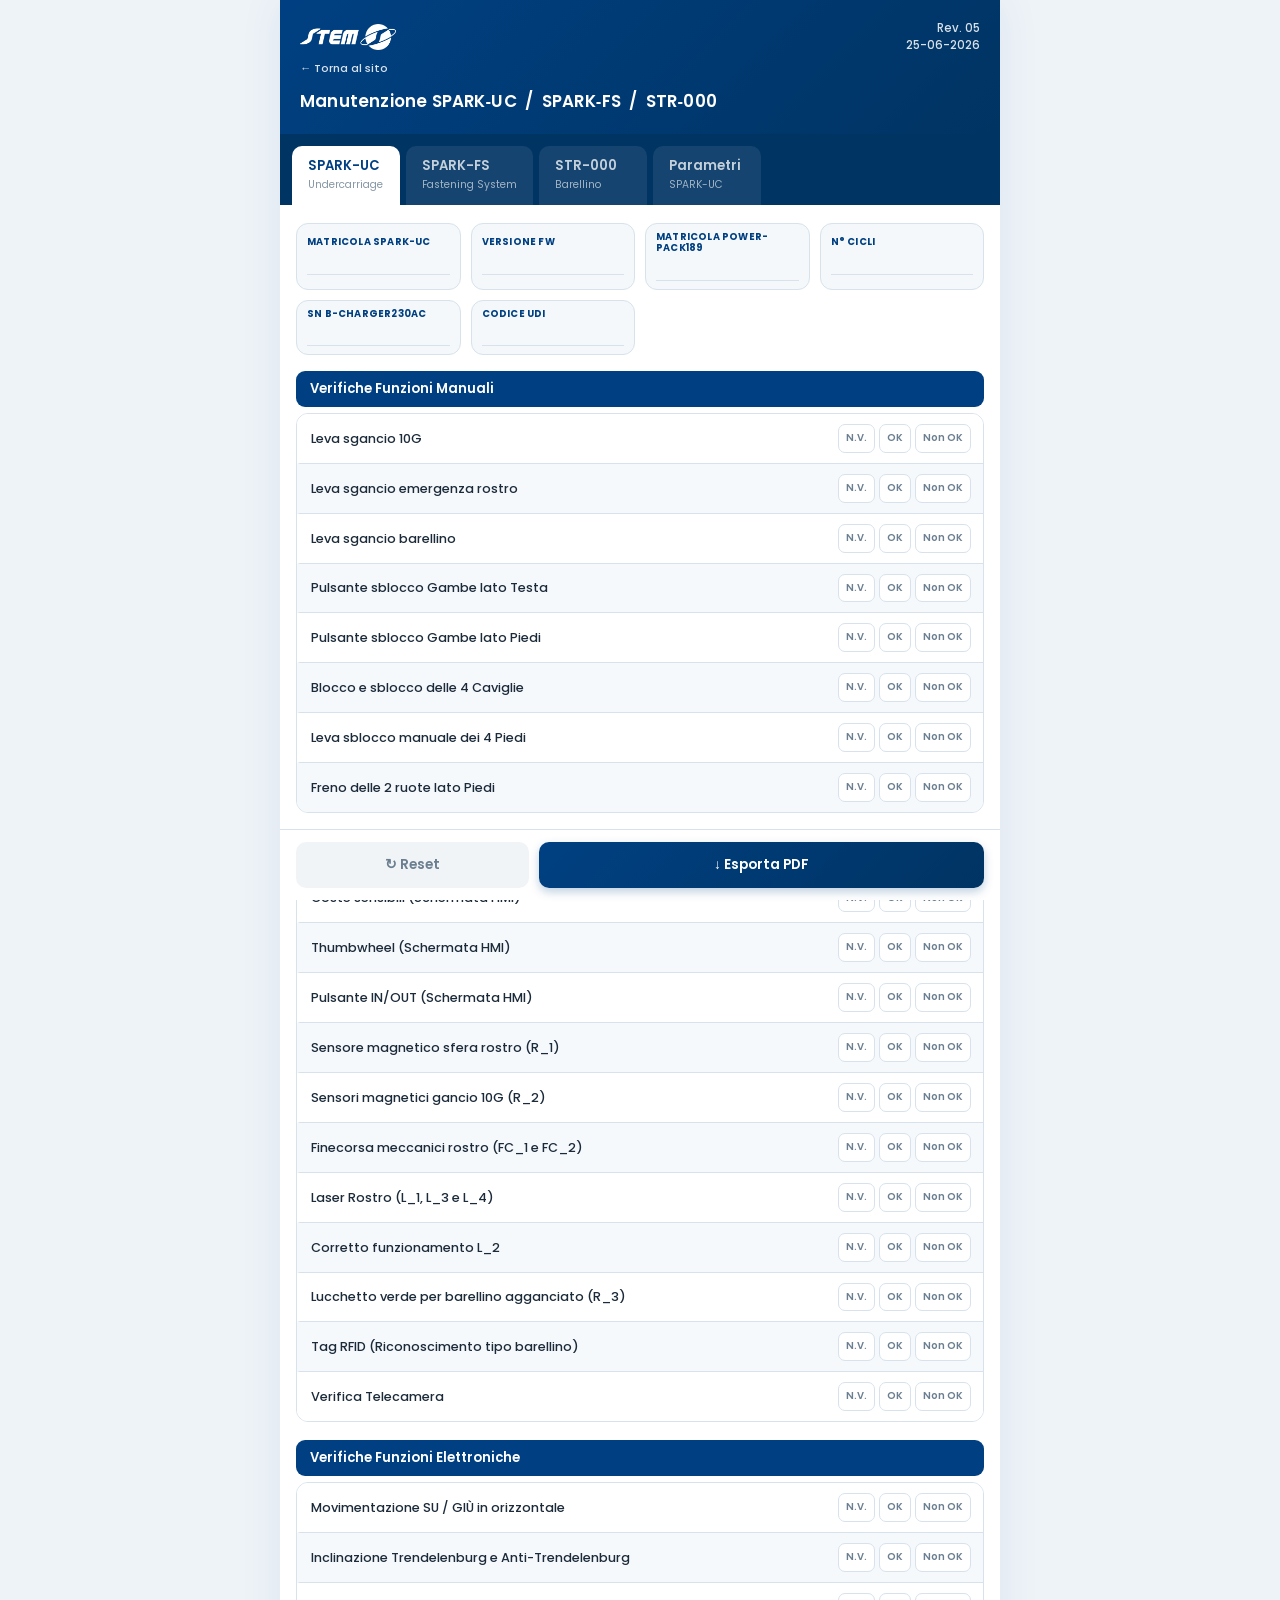
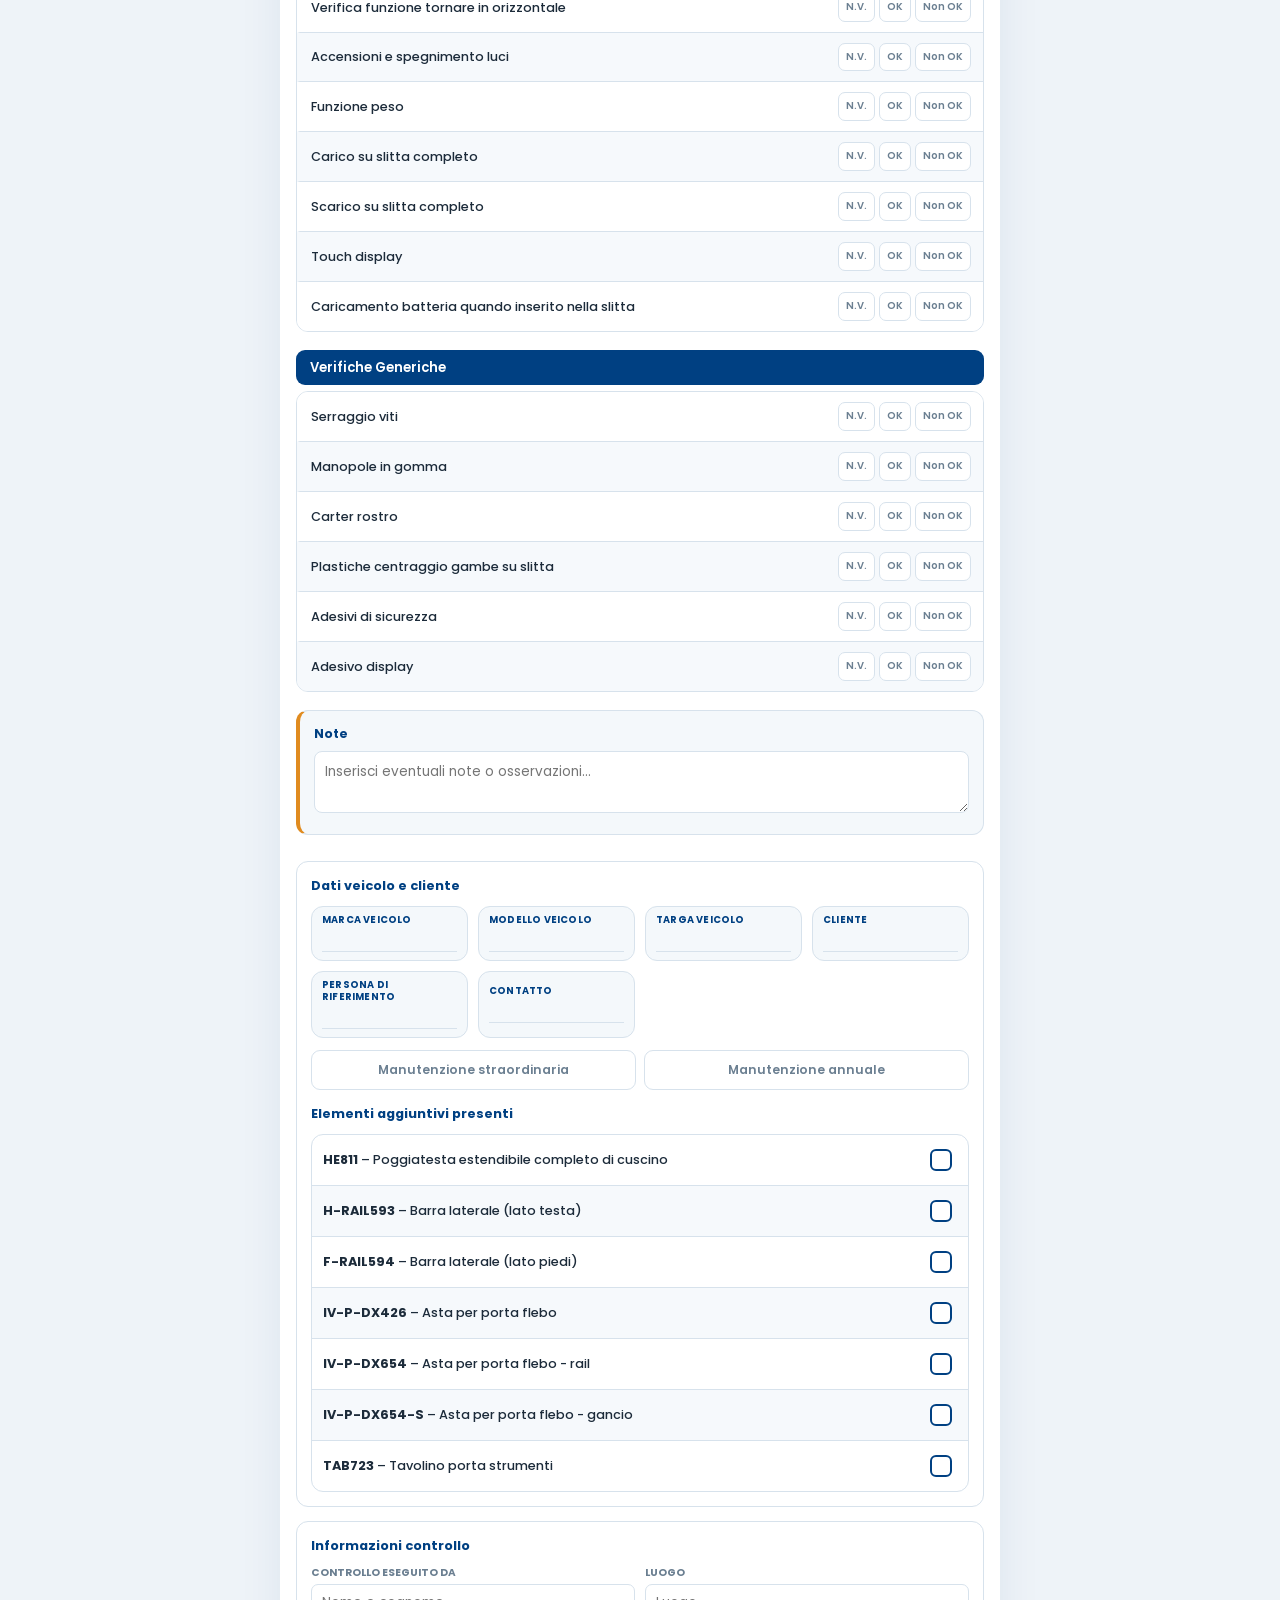
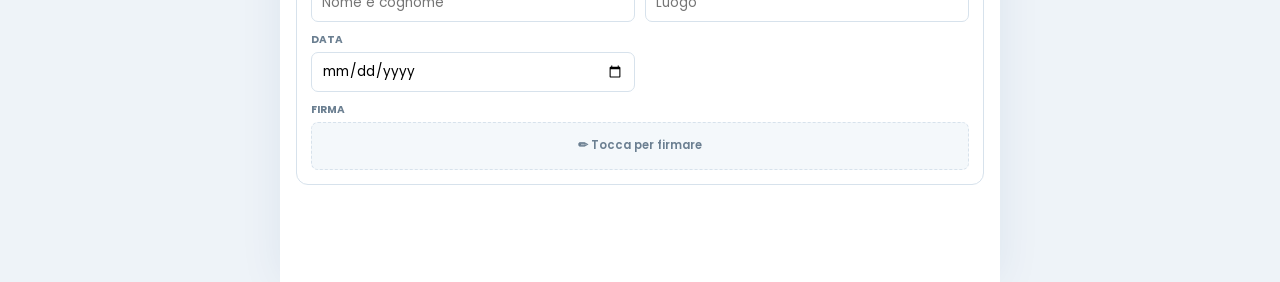
==== commit 4ff8ac2f: "Add files via upload" ====
--- a/manutenzione-form.html
+++ b/manutenzione-form.html
@@ -8,7 +8,7 @@
   @import url('https://fonts.googleapis.com/css2?family=Poppins:wght@400;500;600;700&display=swap');
 
   :root {
-    --primary: #004682;
+    --primary: #004082;
     --primary-dark: #003463;
     --primary-light: #e7eff7;
     --primary-lighter: #f4f8fb;
@@ -539,12 +539,11 @@
     border-top: 1px solid var(--border);
     padding: 12px 16px calc(12px + env(safe-area-inset-bottom));
     display: flex;
-    flex-wrap: wrap;
     gap: 10px;
     z-index: 30;
   }
   .btn {
-    flex: 1 1 90px;
+    flex: 1;
     border: none;
     border-radius: 10px;
     padding: 13px 10px;
@@ -562,20 +561,12 @@
   .btn-pdf {
     background: linear-gradient(135deg, var(--primary), var(--primary-dark));
     color: #fff;
-    flex: 1.4 1 140px;
+    flex: 2;
     box-shadow: 0 4px 10px rgba(0,70,130,0.25);
   }
-  .btn-salva {
-    background: linear-gradient(135deg, #1f9d55, #157a3f);
-    color: #fff;
-    flex: 1.4 1 140px;
-    box-shadow: 0 4px 10px rgba(31,157,85,0.25);
-  }
-  .btn-salva:disabled { opacity: 0.65; cursor: wait; }
   .btn-reset {
     background: #f1f4f7;
     color: var(--text-mute);
-    flex: 1 1 90px;
   }
 
   .save-note {
@@ -583,18 +574,6 @@
     font-size: 0.68rem;
     color: var(--text-mute);
     padding: 6px 0 2px;
-  }
-  .save-error {
-    display: none;
-    text-align: center;
-    font-size: 0.72rem;
-    font-weight: 600;
-    color: #c0392b;
-    background: #fdecea;
-    border: 1px solid #f3c3bd;
-    border-radius: 8px;
-    padding: 8px 12px;
-    margin: 0 16px 8px;
   }
 
   /* PRINT / PDF EXPORT */
@@ -2216,18 +2195,14 @@
   </div>
 
   <div class="save-note" id="save-note"></div>
-  <div class="save-error" id="salva-error"></div>
 
   <div class="action-bar">
     <button class="btn btn-reset" id="btn-reset">&#8635; Reset</button>
-    <button class="btn btn-salva" id="btn-salva">&#128190; Salva</button>
     <button class="btn btn-pdf" id="btn-pdf">&#8595; Esporta PDF</button>
   </div>
 
 </div>
 
-<script src="js/storage.js"></script>
-<script src="js/vendor/html2pdf.bundle.min.js"></script>
 <script>
 (function() {
   const tabs = document.querySelectorAll('.product-tab');
@@ -2374,83 +2349,6 @@
     window.print();
   });
 
-  document.getElementById('btn-salva').addEventListener('click', async function() {
-    const btn = this;
-    const errorEl = document.getElementById('salva-error');
-    const noteEl = document.getElementById('save-note');
-    errorEl.style.display = 'none';
-
-    const snEl = document.getElementById('matricola-spark-uc');
-    const snRaw = snEl ? snEl.value.trim() : '';
-    const sn = snRaw.replace(/[^a-zA-Z0-9_-]+/g, '');
-
-    if (!sn) {
-      errorEl.textContent = 'Inserisci la matricola SPARK-UC (SN) prima di salvare: senza SN non posso creare la cartella.';
-      errorEl.style.display = 'block';
-      if (snEl) {
-        snEl.focus();
-        snEl.scrollIntoView({ behavior: 'smooth', block: 'center' });
-      }
-      return;
-    }
-
-    if (typeof html2pdf === 'undefined' || typeof sparkSaveFile === 'undefined') {
-      errorEl.textContent = 'Salvataggio non disponibile: manca il file js/vendor/html2pdf.bundle.min.js o js/storage.js accanto a questa pagina. Verifica che entrambi siano stati caricati nel repository nella stessa struttura di cartelle.';
-      errorEl.style.display = 'block';
-      return;
-    }
-
-    const originalLabel = btn.innerHTML;
-    btn.disabled = true;
-    btn.innerHTML = 'Salvataggio...';
-
-    const wrappers2 = document.querySelectorAll('.tab-wrapper');
-    const prevWrapperDisplay = Array.from(wrappers2).map(w => w.style.display);
-    wrappers2.forEach(w => { w.style.display = 'block'; });
-
-    const hideEls = document.querySelectorAll('nav.tabs, .action-bar, .save-note, .save-error');
-    const prevHideDisplay = Array.from(hideEls).map(el => el.style.display);
-    hideEls.forEach(el => { el.style.display = 'none'; });
-
-    const pad = n => String(n).padStart(2, '0');
-    const today = new Date();
-    const dataStr = today.getFullYear() + '-' + pad(today.getMonth() + 1) + '-' + pad(today.getDate());
-    const filename = 'Manutenzione_SN' + sn + '_' + dataStr + '.pdf';
-
-    try {
-      const pdfBlob = await html2pdf()
-        .from(document.querySelector('.app'))
-        .set({
-          margin: 6,
-          filename: filename,
-          image: { type: 'jpeg', quality: 0.95 },
-          html2canvas: { scale: 2, useCORS: true },
-          jsPDF: { unit: 'mm', format: 'a4', orientation: 'portrait' },
-          pagebreak: { mode: ['css', 'legacy'] }
-        })
-        .outputPdf('blob');
-
-      await sparkSaveFile({
-        sn: sn,
-        filename: filename,
-        mimeType: 'application/pdf',
-        blob: pdfBlob,
-        kind: 'manutenzione-pdf'
-      });
-
-      noteEl.textContent = 'Salvato nella cartella SN' + sn + ' — ' + today.toLocaleTimeString('it-IT');
-    } catch (err) {
-      console.error(err);
-      errorEl.textContent = 'Errore durante il salvataggio: ' + (err && err.message ? err.message : err);
-      errorEl.style.display = 'block';
-    } finally {
-      wrappers2.forEach((w, i) => { w.style.display = prevWrapperDisplay[i]; });
-      hideEls.forEach((el, i) => { el.style.display = prevHideDisplay[i]; });
-      btn.disabled = false;
-      btn.innerHTML = originalLabel;
-    }
-  });
-
   window.addEventListener('beforeprint', function() {
     document.querySelectorAll('.notes-section').forEach(function(sec) {
       const ta = sec.querySelector('textarea');
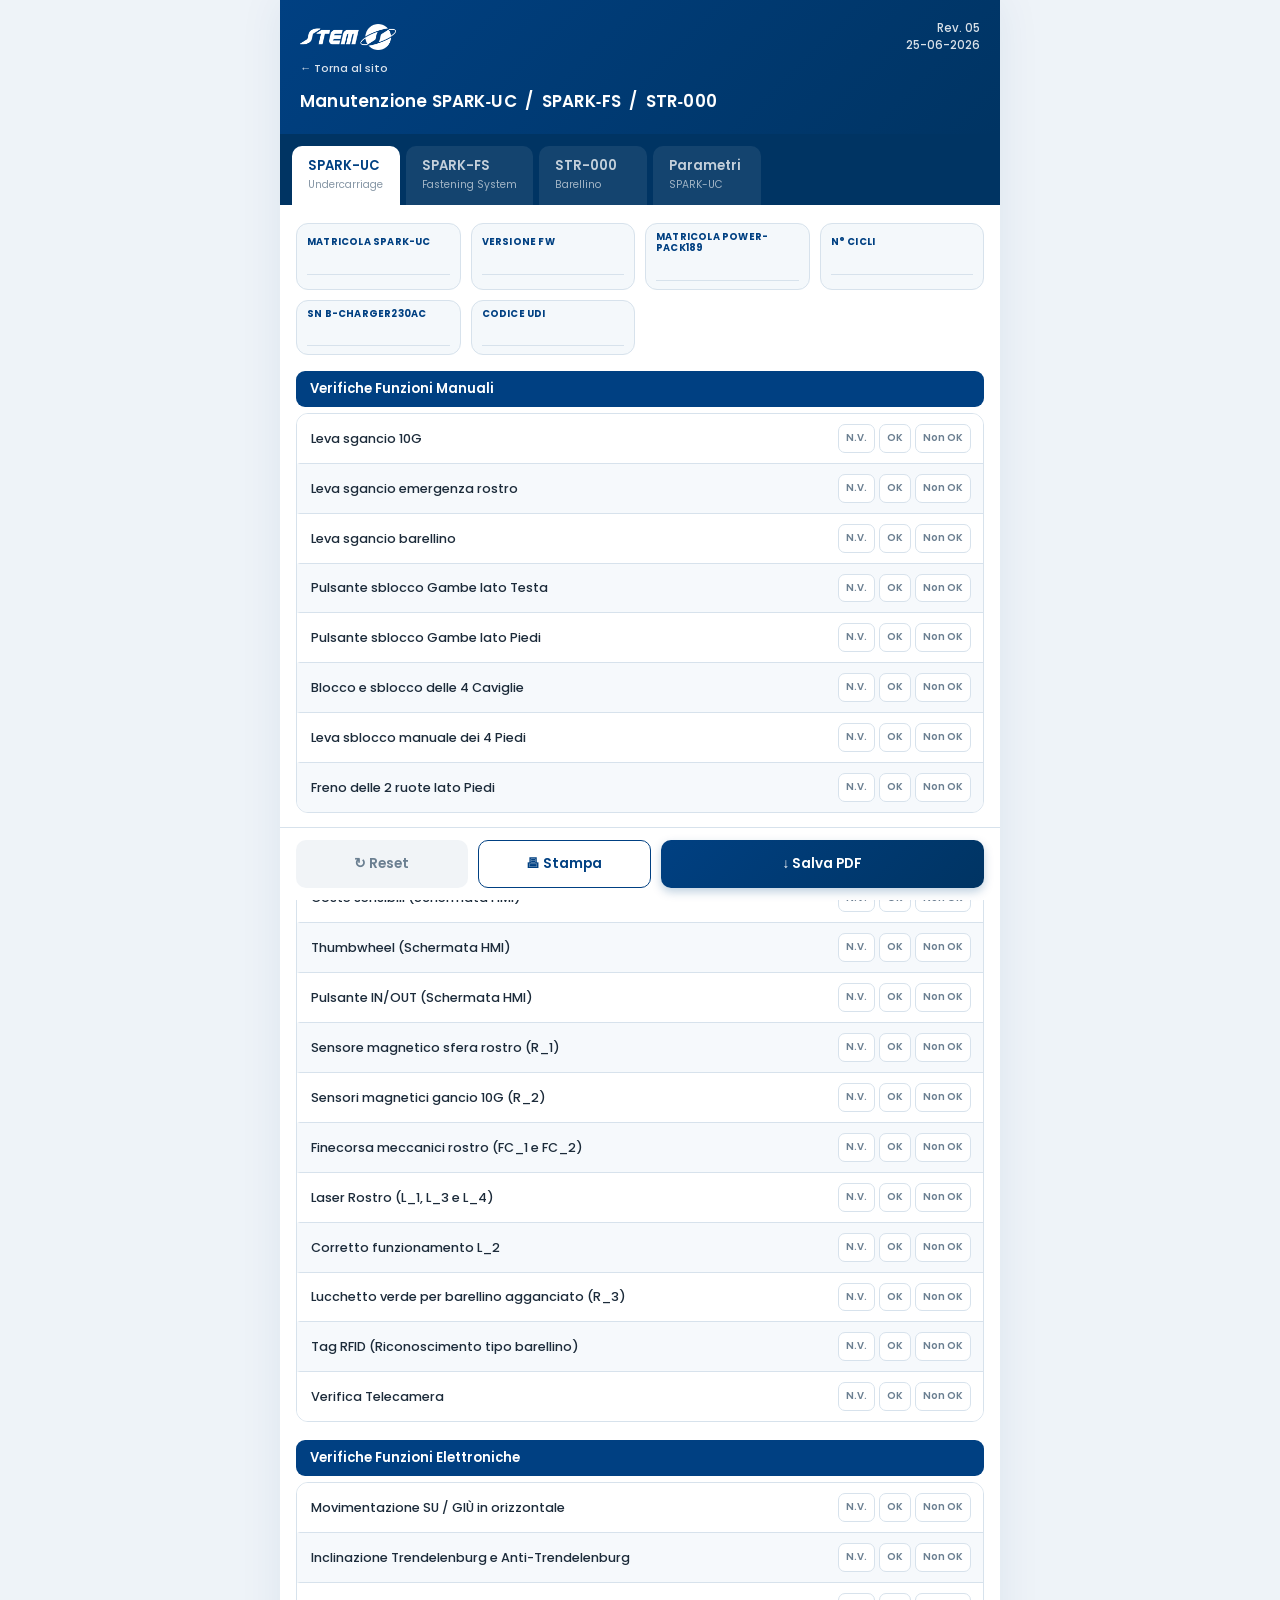
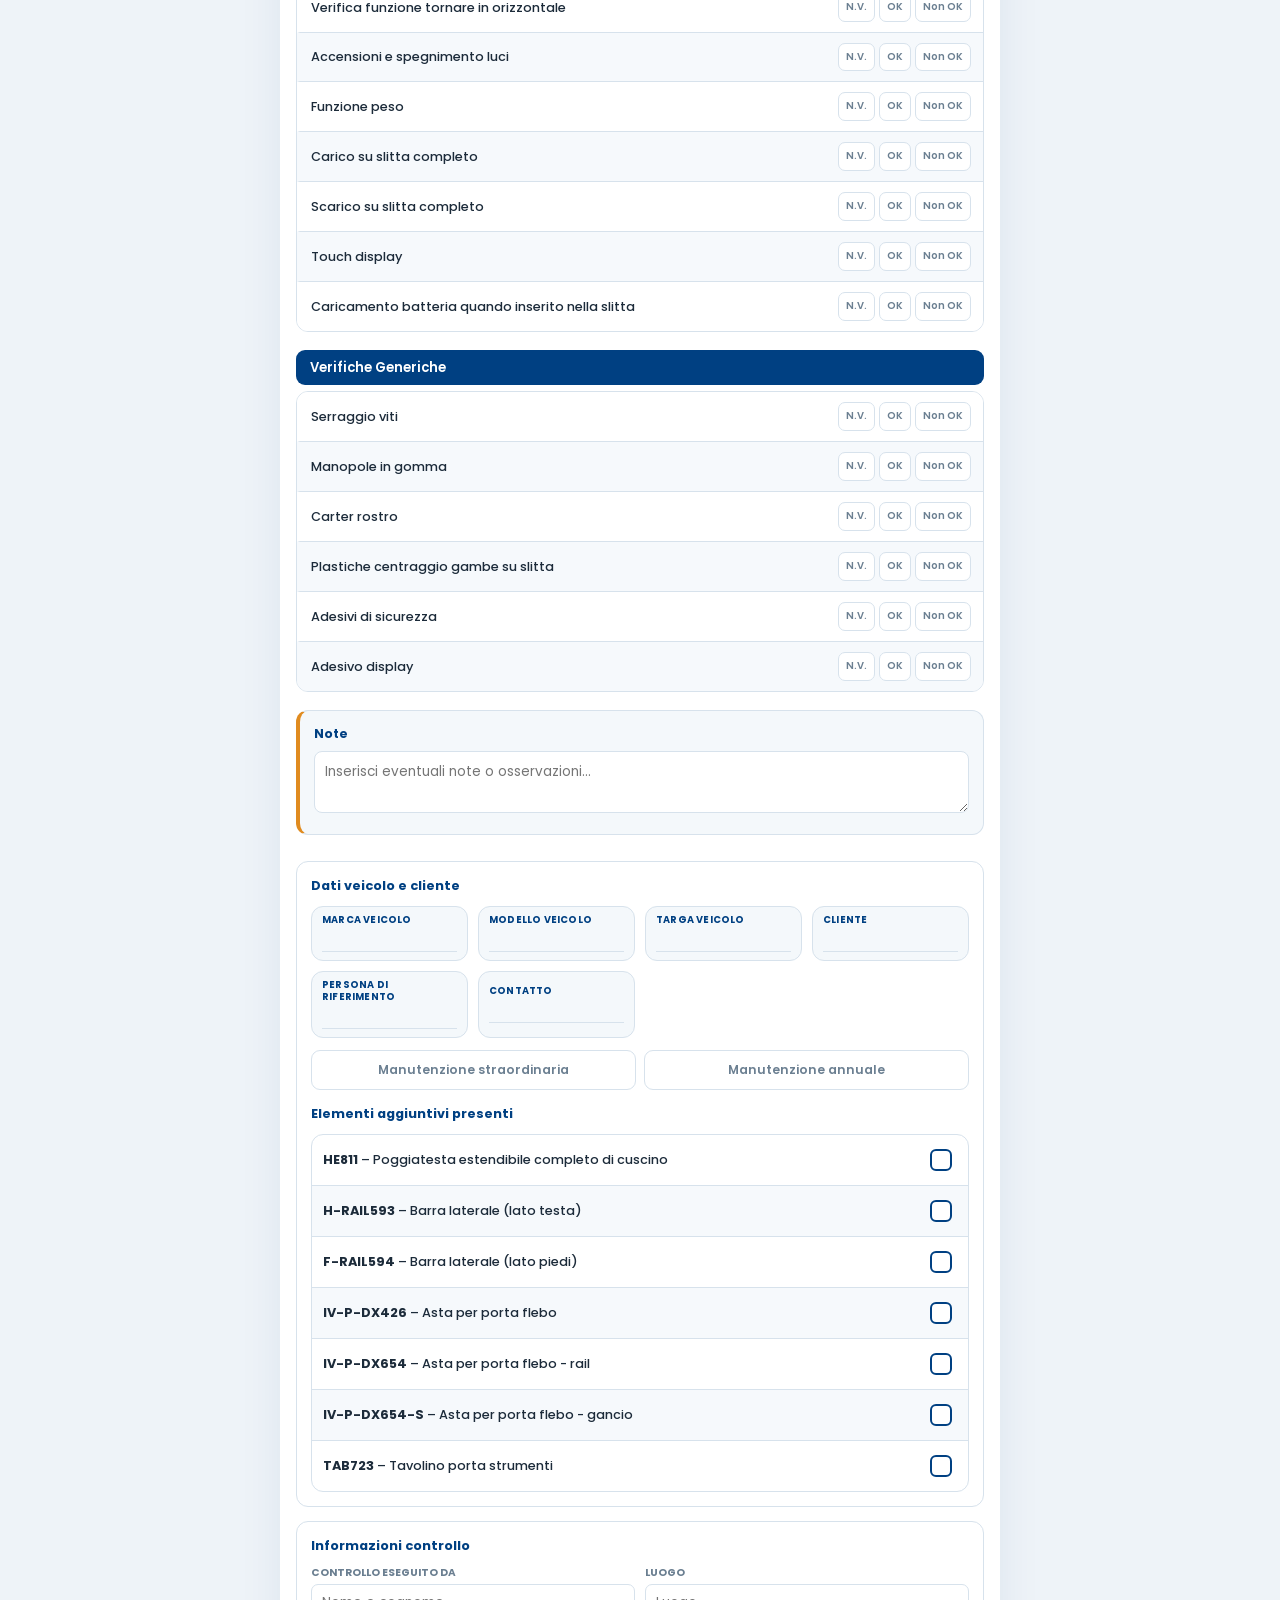
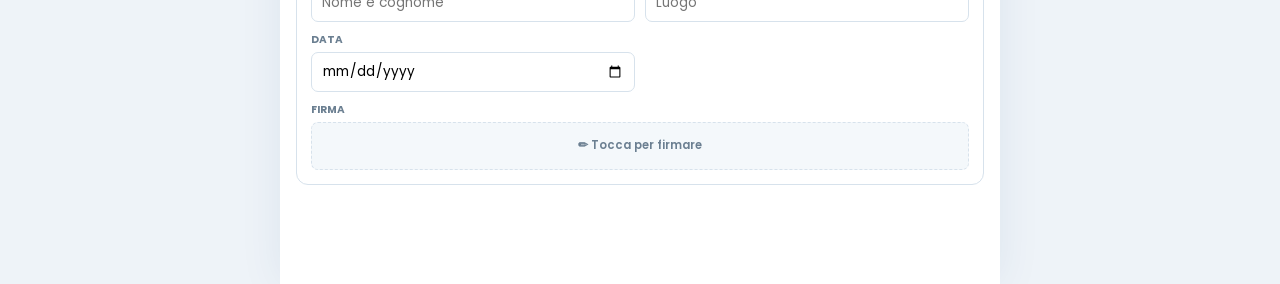
==== commit 5f11162b: "Add files via upload" ====
--- a/manutenzione-form.html
+++ b/manutenzione-form.html
@@ -2,8 +2,14 @@
 <html lang="it">
 <head>
 <meta charset="UTF-8">
-<meta name="viewport" content="width=device-width, initial-scale=1.0, maximum-scale=1.0">
+<meta name="viewport" content="width=device-width, initial-scale=1.0, maximum-scale=1.0, viewport-fit=cover">
 <title>Checklist Manutenzione SPARK</title>
+<link rel="manifest" href="manifest.json">
+<meta name="theme-color" content="#004682">
+<link rel="icon" href="assets/icons/app/favicon.ico">
+<link rel="apple-touch-icon" href="assets/icons/app/apple-touch-icon.png">
+<meta name="apple-mobile-web-app-capable" content="yes">
+<meta name="apple-mobile-web-app-title" content="Spark">
 <style>
   @import url('https://fonts.googleapis.com/css2?family=Poppins:wght@400;500;600;700&display=swap');
 
@@ -568,6 +574,59 @@
     background: #f1f4f7;
     color: var(--text-mute);
   }
+
+  .btn-print {
+    background: #fff;
+    color: var(--primary);
+    border: 1.5px solid var(--primary);
+  }
+  .btn:disabled { opacity: 0.6; cursor: wait; }
+
+  .pdf-busy {
+    position: fixed; inset: 0;
+    background: rgba(12, 30, 48, 0.55);
+    display: none; align-items: center; justify-content: center;
+    z-index: 100000;
+  }
+  .pdf-busy.open { display: flex; }
+  .pdf-busy-box {
+    background: #fff; border-radius: 14px; padding: 22px 26px;
+    font-size: 0.85rem; font-weight: 600; color: var(--primary);
+    display: flex; align-items: center; gap: 12px;
+    box-shadow: 0 10px 30px rgba(0,0,0,0.2);
+  }
+  .pdf-busy-spinner {
+    width: 20px; height: 20px; border-radius: 50%;
+    border: 3px solid var(--primary-light); border-top-color: var(--primary);
+    animation: pdfspin 0.8s linear infinite;
+  }
+  @keyframes pdfspin { to { transform: rotate(360deg); } }
+
+  .toast {
+    position: fixed; left: 50%; bottom: calc(90px + env(safe-area-inset-bottom));
+    transform: translateX(-50%) translateY(20px);
+    background: var(--text); color: #fff; font-size: 0.78rem;
+    padding: 10px 16px; border-radius: 10px; max-width: 90vw; text-align: center;
+    opacity: 0; pointer-events: none; transition: opacity .2s ease, transform .2s ease;
+    z-index: 100001;
+  }
+  .toast.show { opacity: 1; transform: translateX(-50%) translateY(0); }
+  .toast.error { background: var(--nok); }
+
+  /* Durante la generazione del PDF le regole di @media print vengono
+     replicate sotto body.pdf-export (vedi buildPdfExportStyles nello script).
+     Qui solo gli aggiustamenti che la stampa non ha bisogno di fare. */
+  body.pdf-export .app { min-height: 0; }
+  body.pdf-export .check-item { flex-wrap: nowrap; }
+  body.pdf-export .option-group { width: auto; }
+  body.pdf-export .option { flex: 0 0 auto; }
+  /* Evita titoli orfani a fine pagina: prima di ogni titolo viene inserito
+     un elemento invisibile, alto zero nel layout, il cui box copre il titolo
+     e le prime righe che seguono. Se quel box finisce a cavallo di due
+     pagine, html2pdf sposta tutto alla pagina successiva. */
+  .pdf-keep { display: block; height: 0; pointer-events: none; }
+  .pdf-keep-product { padding-bottom: 90px; margin-bottom: -90px; }
+  .pdf-keep-section { padding-bottom: 42px; margin-bottom: -42px; }
 
   .save-note {
     text-align: center;
@@ -2198,11 +2257,19 @@
 
   <div class="action-bar">
     <button class="btn btn-reset" id="btn-reset">&#8635; Reset</button>
-    <button class="btn btn-pdf" id="btn-pdf">&#8595; Esporta PDF</button>
+    <button class="btn btn-print" id="btn-print">&#128438; Stampa</button>
+    <button class="btn btn-pdf" id="btn-pdf">&#8595; Salva PDF</button>
   </div>
 
 </div>
 
+<div class="pdf-busy" id="pdf-busy" aria-live="polite">
+  <div class="pdf-busy-box"><span class="pdf-busy-spinner"></span><span>Generazione PDF in corso…</span></div>
+</div>
+<div class="toast" id="toast" role="status"></div>
+
+<script src="js/vendor/html2pdf.bundle.min.js"></script>
+<script src="js/storage.js"></script>
 <script>
 (function() {
   const tabs = document.querySelectorAll('.product-tab');
@@ -2318,43 +2385,219 @@
     document.getElementById('save-note').textContent = '';
   });
 
-  document.getElementById('btn-pdf').addEventListener('click', function() {
-    const originalTitle = document.title;
+  /* ------------------------------------------------------------------
+     NOME FILE / MATRICOLA
+     ------------------------------------------------------------------ */
+  const MATRICOLA_FIELD_BY_TAB = {
+    'spark-uc': 'matricola-spark-uc',
+    'spark-fs': 'matricola-spark-fs',
+    'str-000': 'matricola-str-000',
+    'parametri-uc': 'matricola-spark-uc'
+  };
+
+  function getExportInfo() {
     const pad = n => String(n).padStart(2, '0');
     const today = new Date();
     const dataStr = today.getFullYear() + '-' + pad(today.getMonth() + 1) + '-' + pad(today.getDate());
-
     const activeTabBtn = document.querySelector('.product-tab.active');
     const activeTab = activeTabBtn ? activeTabBtn.dataset.tab : 'spark-uc';
-    const MATRICOLA_FIELD_BY_TAB = {
-      'spark-uc': 'matricola-spark-uc',
-      'spark-fs': 'matricola-spark-fs',
-      'str-000': 'matricola-str-000',
-      'parametri-uc': 'matricola-spark-uc'
-    };
     const snFieldId = MATRICOLA_FIELD_BY_TAB[activeTab] || 'matricola-spark-uc';
     const snEl = document.getElementById(snFieldId);
-    const sn = snEl && snEl.value.trim() ? snEl.value.trim().replace(/[^a-zA-Z0-9_-]+/g, '') : '';
+    const sn = snEl && snEl.value.trim()
+      ? snEl.value.trim().replace(/[^a-zA-Z0-9_-]+/g, '').toUpperCase()
+      : '';
     let nomeFile = 'Manutenzione_' + dataStr;
     if (sn) nomeFile += '_SN' + sn;
-    document.title = nomeFile;
-
+    return { sn, snEl, nomeFile };
+  }
+
+  // Nasconde i riquadri note vuoti (usato sia dalla stampa che dal PDF)
+  function hideEmptyNotes() {
+    document.querySelectorAll('.notes-section').forEach(function(sec) {
+      const ta = sec.querySelector('textarea');
+      const empty = !ta || !ta.value.trim();
+      sec.classList.toggle('print-hide', empty);
+    });
+  }
+  window.addEventListener('beforeprint', hideEmptyNotes);
+
+  let toastTimer = null;
+  function showToast(msg, isError) {
+    const t = document.getElementById('toast');
+    t.textContent = msg;
+    t.classList.toggle('error', !!isError);
+    t.classList.add('show');
+    clearTimeout(toastTimer);
+    toastTimer = setTimeout(() => t.classList.remove('show'), 4000);
+  }
+
+  /* ------------------------------------------------------------------
+     STAMPA (come prima: dialogo di stampa del browser)
+     ------------------------------------------------------------------ */
+  document.getElementById('btn-print').addEventListener('click', function() {
+    const originalTitle = document.title;
+    document.title = getExportInfo().nomeFile;
     const restoreTitle = function() {
       document.title = originalTitle;
       window.removeEventListener('afterprint', restoreTitle);
     };
     window.addEventListener('afterprint', restoreTitle);
     setTimeout(restoreTitle, 3000);
-
     window.print();
   });
 
-  window.addEventListener('beforeprint', function() {
-    document.querySelectorAll('.notes-section').forEach(function(sec) {
-      const ta = sec.querySelector('textarea');
-      const empty = !ta || !ta.value.trim();
-      sec.classList.toggle('print-hide', empty);
+  /* ------------------------------------------------------------------
+     SALVA PDF
+     Genera il PDF con html2pdf usando lo stesso layout della stampa,
+     lo salva nella cartella dell'SN (IndexedDB, js/storage.js) e ne
+     scarica una copia.
+     ------------------------------------------------------------------ */
+
+  // Copia ogni regola dentro @media print come "body.pdf-export <selettore>",
+  // così il layout di stampa ha un'unica fonte di verità.
+  function buildPdfExportStyles() {
+    if (document.getElementById('pdf-export-style')) return;
+    const out = [];
+    Array.from(document.styleSheets).forEach(sheet => {
+      let rules;
+      try { rules = sheet.cssRules; } catch (e) { return; } // fogli esterni (font)
+      Array.from(rules || []).forEach(rule => {
+        if (!(rule instanceof CSSMediaRule) || !/\bprint\b/.test(rule.media.mediaText)) return;
+        Array.from(rule.cssRules).forEach(inner => {
+          if (!(inner instanceof CSSStyleRule)) return;
+          const sel = inner.selectorText.split(',').map(part => {
+            part = part.trim();
+            if (/^body\b/.test(part)) return part.replace(/^body/, 'body.pdf-export');
+            if (/^html\b/.test(part)) return part.replace(/^html/, 'html body.pdf-export');
+            return 'body.pdf-export ' + part;
+          }).join(', ');
+          out.push(sel + ' { ' + inner.style.cssText + ' }');
+        });
+      });
     });
+    const style = document.createElement('style');
+    style.id = 'pdf-export-style';
+    style.textContent = out.join('\n');
+    document.head.appendChild(style);
+  }
+
+  // I canvas su iOS hanno un limite di ~16,7 milioni di pixel:
+  // riduce la risoluzione se il documento è molto lungo.
+  function pickCanvasScale(el) {
+    const w = el.scrollWidth || 740;
+    const h = el.scrollHeight || 3000;
+    const maxPixels = 16000000;
+    return Math.max(1, Math.min(2, Math.sqrt(maxPixels / (w * h)) * 0.95));
+  }
+
+  async function generatePdfBlob(filename) {
+    const el = document.querySelector('.app');
+    // html2pdf clona il documento: i radio clonati "rubano" la selezione
+    // agli originali (stesso name), quindi la salviamo e la ripristiniamo.
+    const checkedRadios = Array.from(document.querySelectorAll('input[type=radio]:checked'));
+
+    buildPdfExportStyles();
+    hideEmptyNotes();
+    document.body.classList.add('pdf-export');
+    const keepers = [];
+    el.querySelectorAll('.print-product-title, .section-title').forEach(title => {
+      const k = document.createElement('div');
+      k.className = 'pdf-keep ' + (title.classList.contains('print-product-title') ? 'pdf-keep-product' : 'pdf-keep-section');
+      title.parentNode.insertBefore(k, title);
+      keepers.push(k);
+    });
+    try {
+      if (document.fonts && document.fonts.ready) await document.fonts.ready;
+      const opt = {
+        margin: [6, 8, 6, 8],
+        filename: filename,
+        image: { type: 'jpeg', quality: 0.92 },
+        html2canvas: { scale: pickCanvasScale(el), useCORS: true, backgroundColor: '#ffffff', logging: false },
+        jsPDF: { unit: 'mm', format: 'a4', orientation: 'portrait', compress: true },
+        pagebreak: {
+          mode: ['css'],
+          avoid: ['.pdf-keep', '.check-item', '.notes-section', '.signature-block', '.extra-block',
+                  '.simple-check-item', '.param-item', '.info-grid']
+        }
+      };
+      return await html2pdf().set(opt).from(el).outputPdf('blob');
+    } finally {
+      document.body.classList.remove('pdf-export');
+      keepers.forEach(k => k.remove());
+      checkedRadios.forEach(r => { r.checked = true; });
+    }
+  }
+
+  function downloadBlob(blob, filename) {
+    const url = URL.createObjectURL(blob);
+    const a = document.createElement('a');
+    a.href = url;
+    a.download = filename;
+    document.body.appendChild(a);
+    a.click();
+    a.remove();
+    setTimeout(() => URL.revokeObjectURL(url), 60000);
+  }
+
+  let pdfBusy = false;
+  document.getElementById('btn-pdf').addEventListener('click', async function() {
+    if (pdfBusy) return;
+    const info = getExportInfo();
+
+    if (!info.sn) {
+      const ok = confirm('Matricola mancante: senza SN il PDF non può essere archiviato nella cronologia e verrà solo scaricato.\n\nPremi Annulla per inserire la matricola, OK per scaricarlo comunque.');
+      if (!ok) {
+        const wrapper = info.snEl && info.snEl.closest('.tab-wrapper');
+        if (wrapper) switchTab(wrapper.dataset.wrapper);
+        if (info.snEl) setTimeout(() => info.snEl.focus(), 50);
+        return;
+      }
+    }
+
+    const filename = info.nomeFile + '.pdf';
+    const btn = this;
+    const busy = document.getElementById('pdf-busy');
+    pdfBusy = true;
+    btn.disabled = true;
+    busy.classList.add('open');
+
+    try {
+      if (typeof html2pdf !== 'function') throw new Error('libreria PDF non caricata');
+      const blob = await generatePdfBlob(filename);
+
+      let saved = false;
+      if (info.sn && typeof sparkSaveFile === 'function') {
+        try {
+          await sparkSaveFile({ sn: info.sn, filename, mimeType: 'application/pdf', blob, kind: 'manutenzione' });
+          saved = true;
+          // Chiede al browser di non cancellare l'archivio quando serve spazio
+          if (navigator.storage && navigator.storage.persist) navigator.storage.persist().catch(() => {});
+          if ('BroadcastChannel' in window) {
+            const bc = new BroadcastChannel('spark-maintenance');
+            bc.postMessage({ type: 'saved', sn: info.sn });
+            bc.close();
+          }
+        } catch (err) {
+          console.error(err);
+          showToast('PDF creato ma non archiviato: ' + (err.message || err), true);
+        }
+      }
+
+      downloadBlob(blob, filename);
+      if (saved) {
+        showToast('PDF salvato nella cartella SN ' + info.sn + ' e scaricato.');
+        document.getElementById('save-note').textContent = 'Ultimo PDF: ' + filename;
+      } else if (!info.sn) {
+        showToast('PDF scaricato (non archiviato: matricola mancante).');
+      }
+    } catch (err) {
+      console.error(err);
+      showToast('Errore nella generazione del PDF: ' + (err.message || err), true);
+    } finally {
+      busy.classList.remove('open');
+      btn.disabled = false;
+      pdfBusy = false;
+    }
   });
 
   /* FIRMA PAD */
@@ -2448,5 +2691,10 @@
   restore();
 })();
 </script>
+<script>
+  if ("serviceWorker" in navigator) {
+    window.addEventListener("load", () => navigator.serviceWorker.register("sw.js"));
+  }
+</script>
 </body>
 </html>
